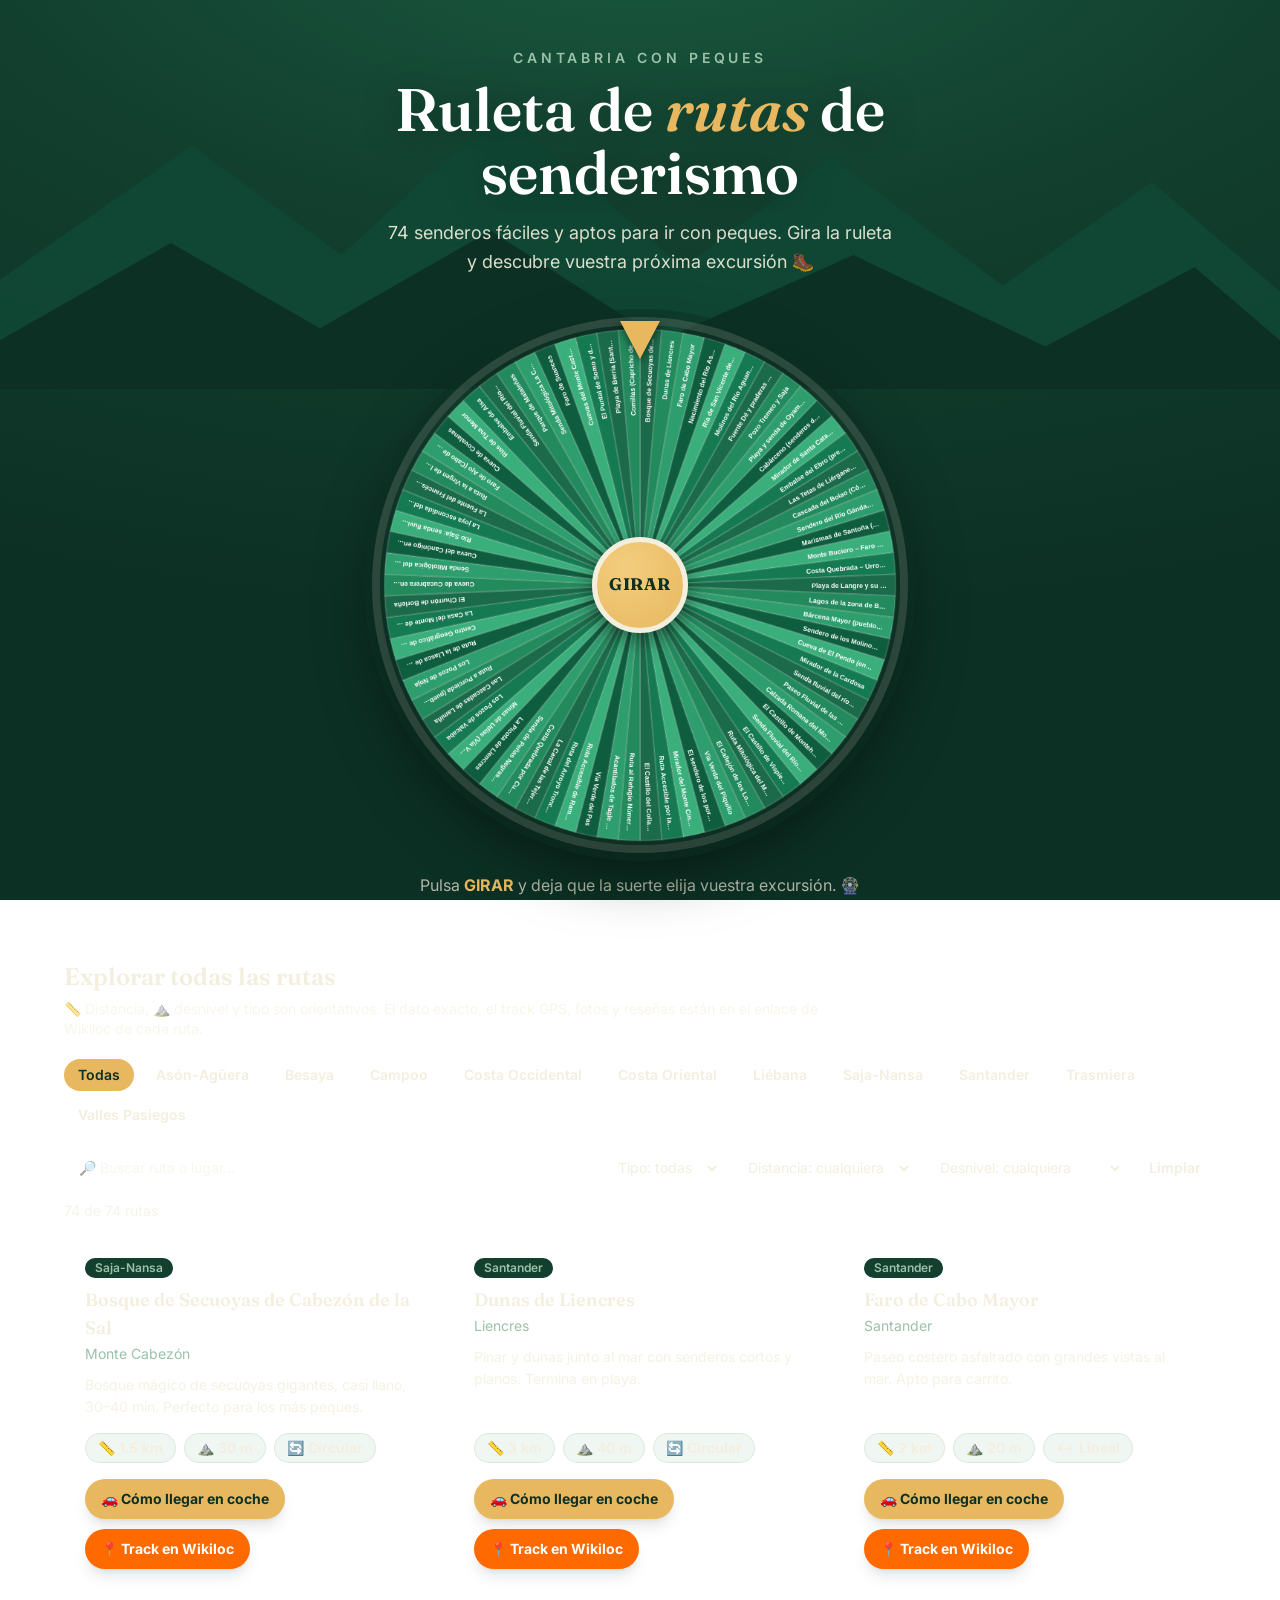
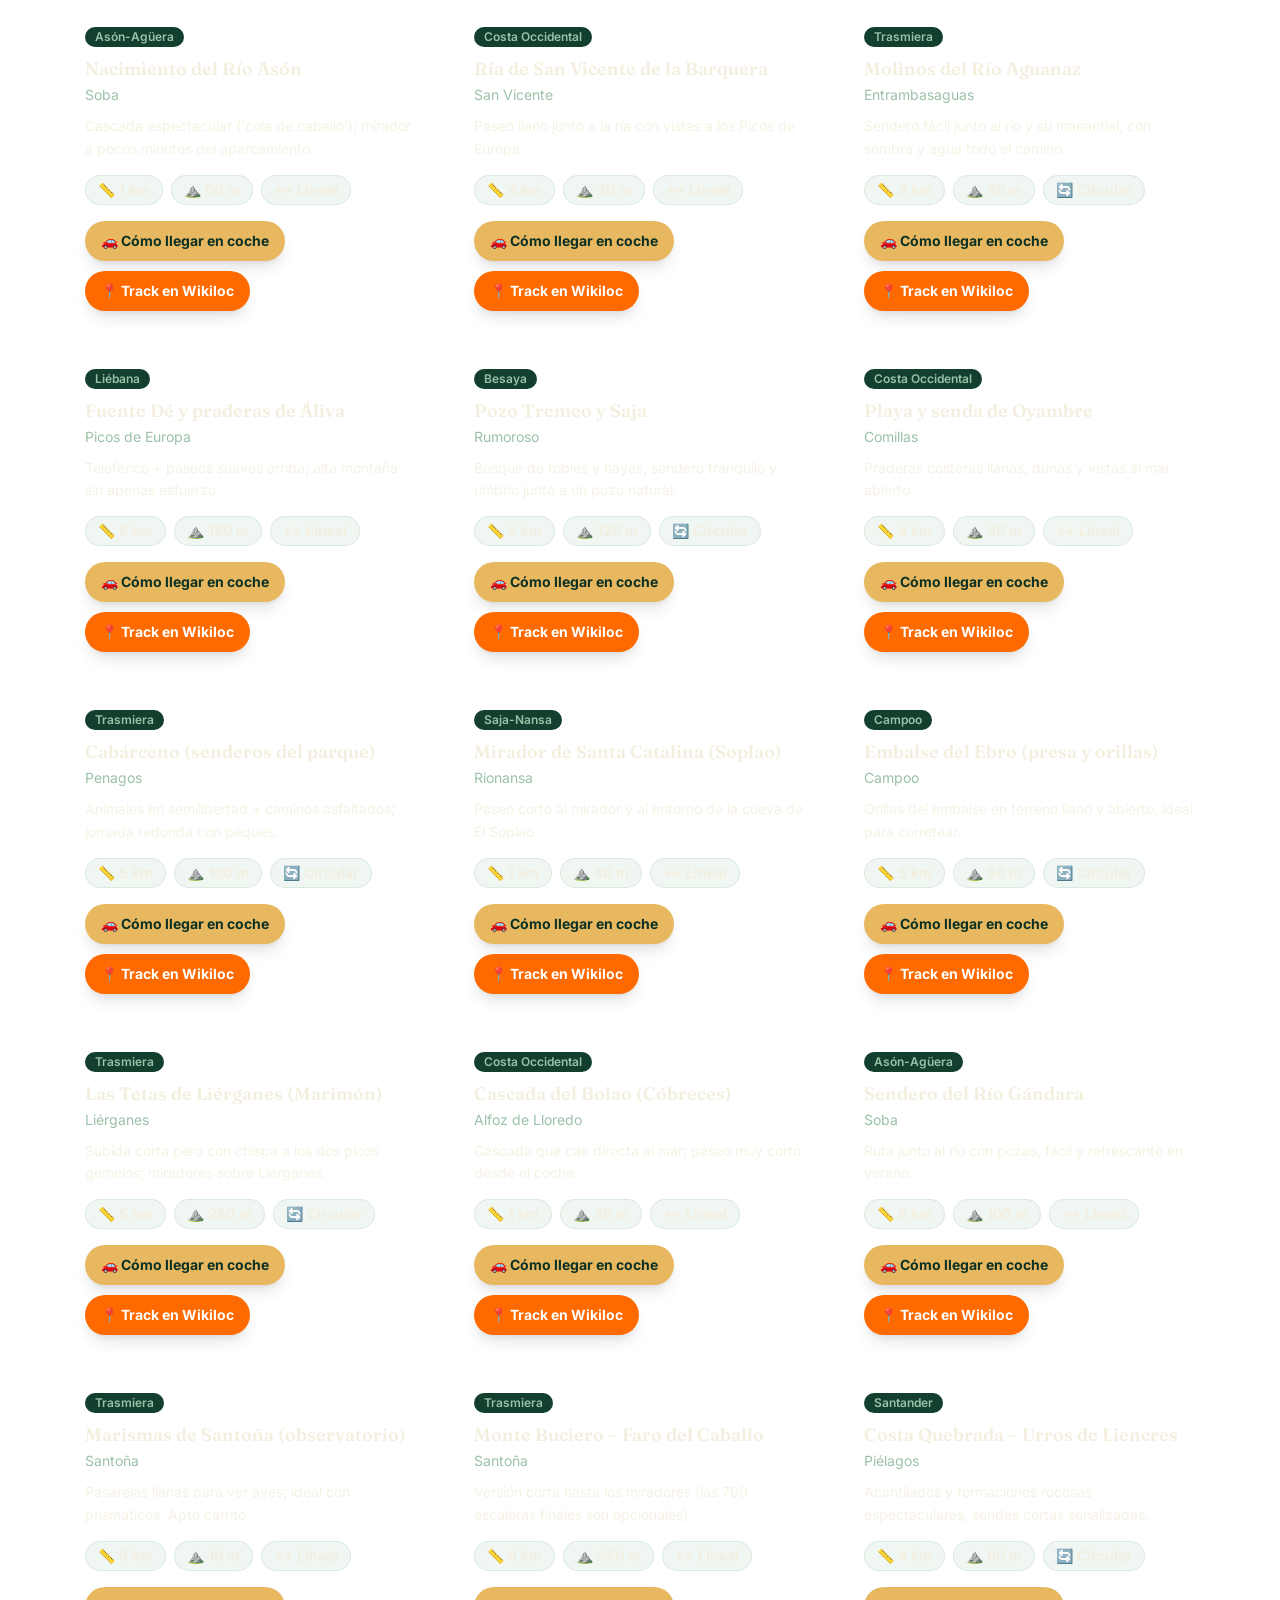
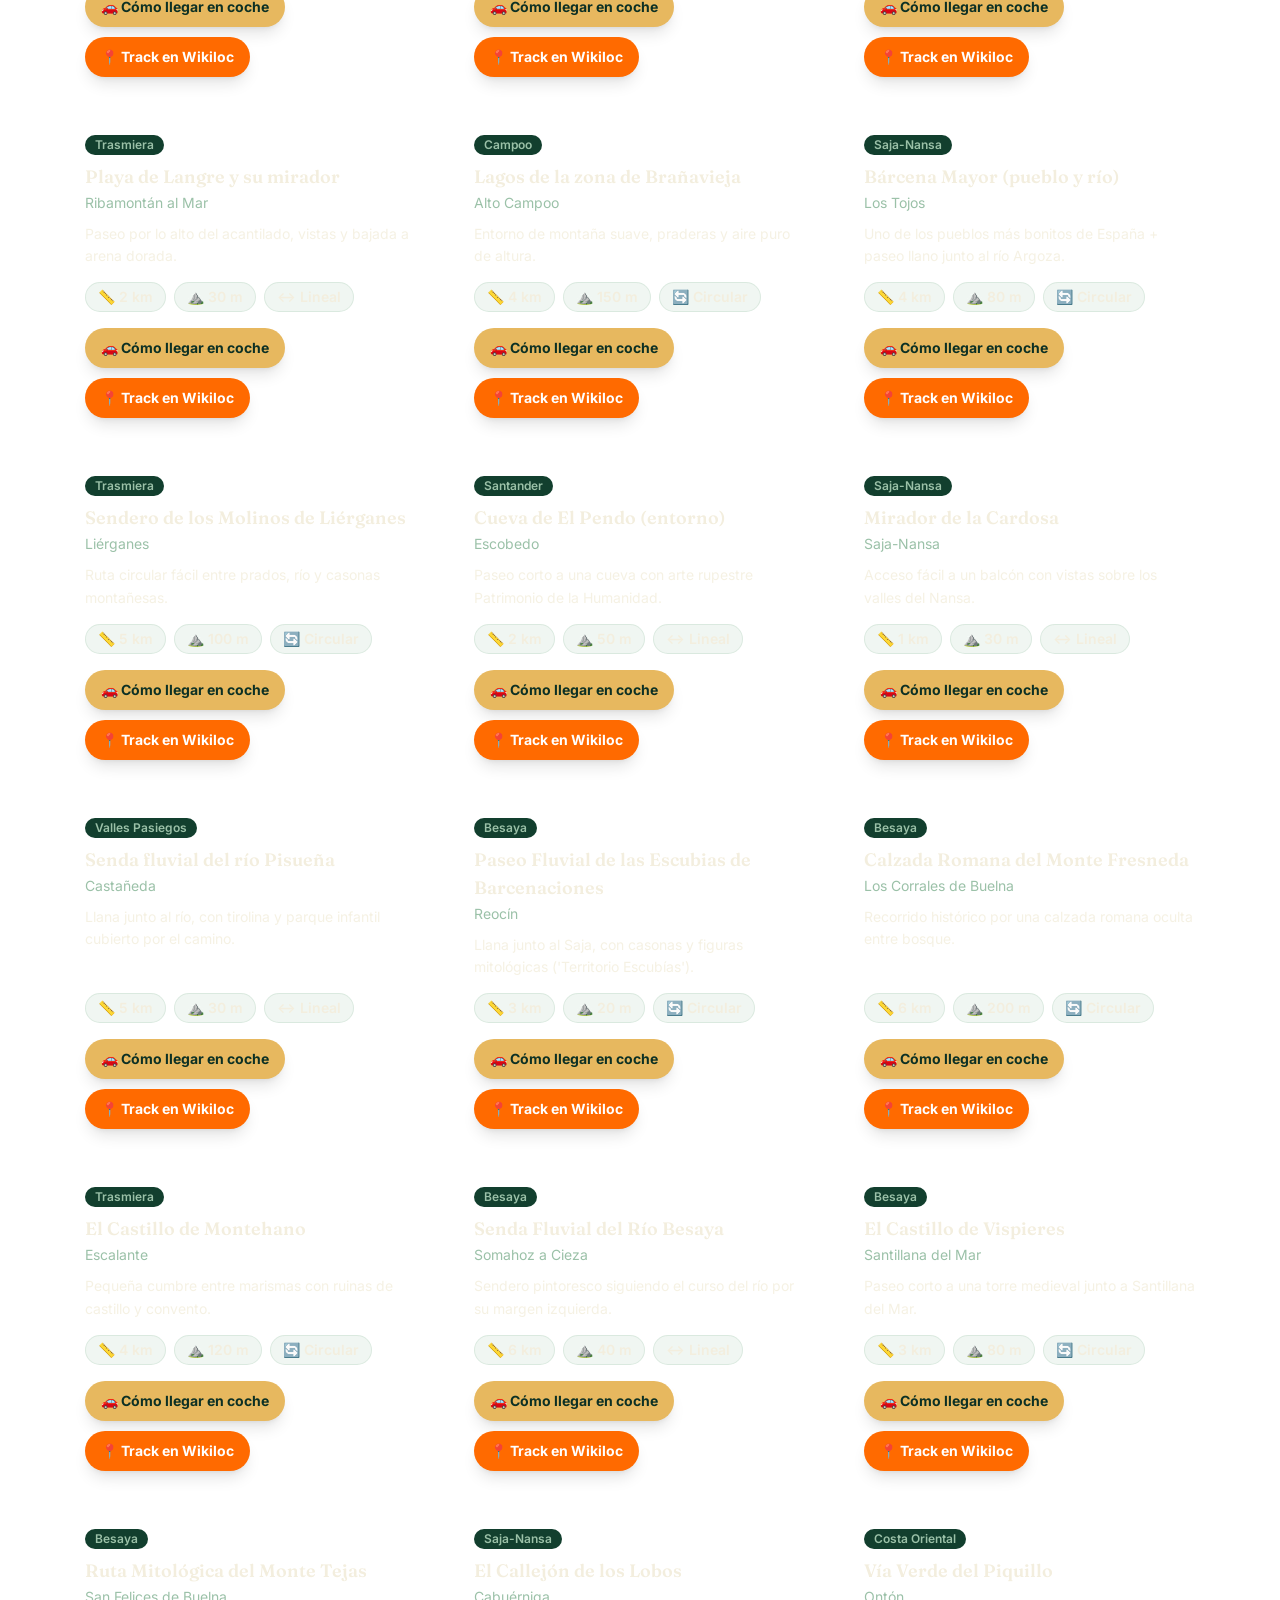
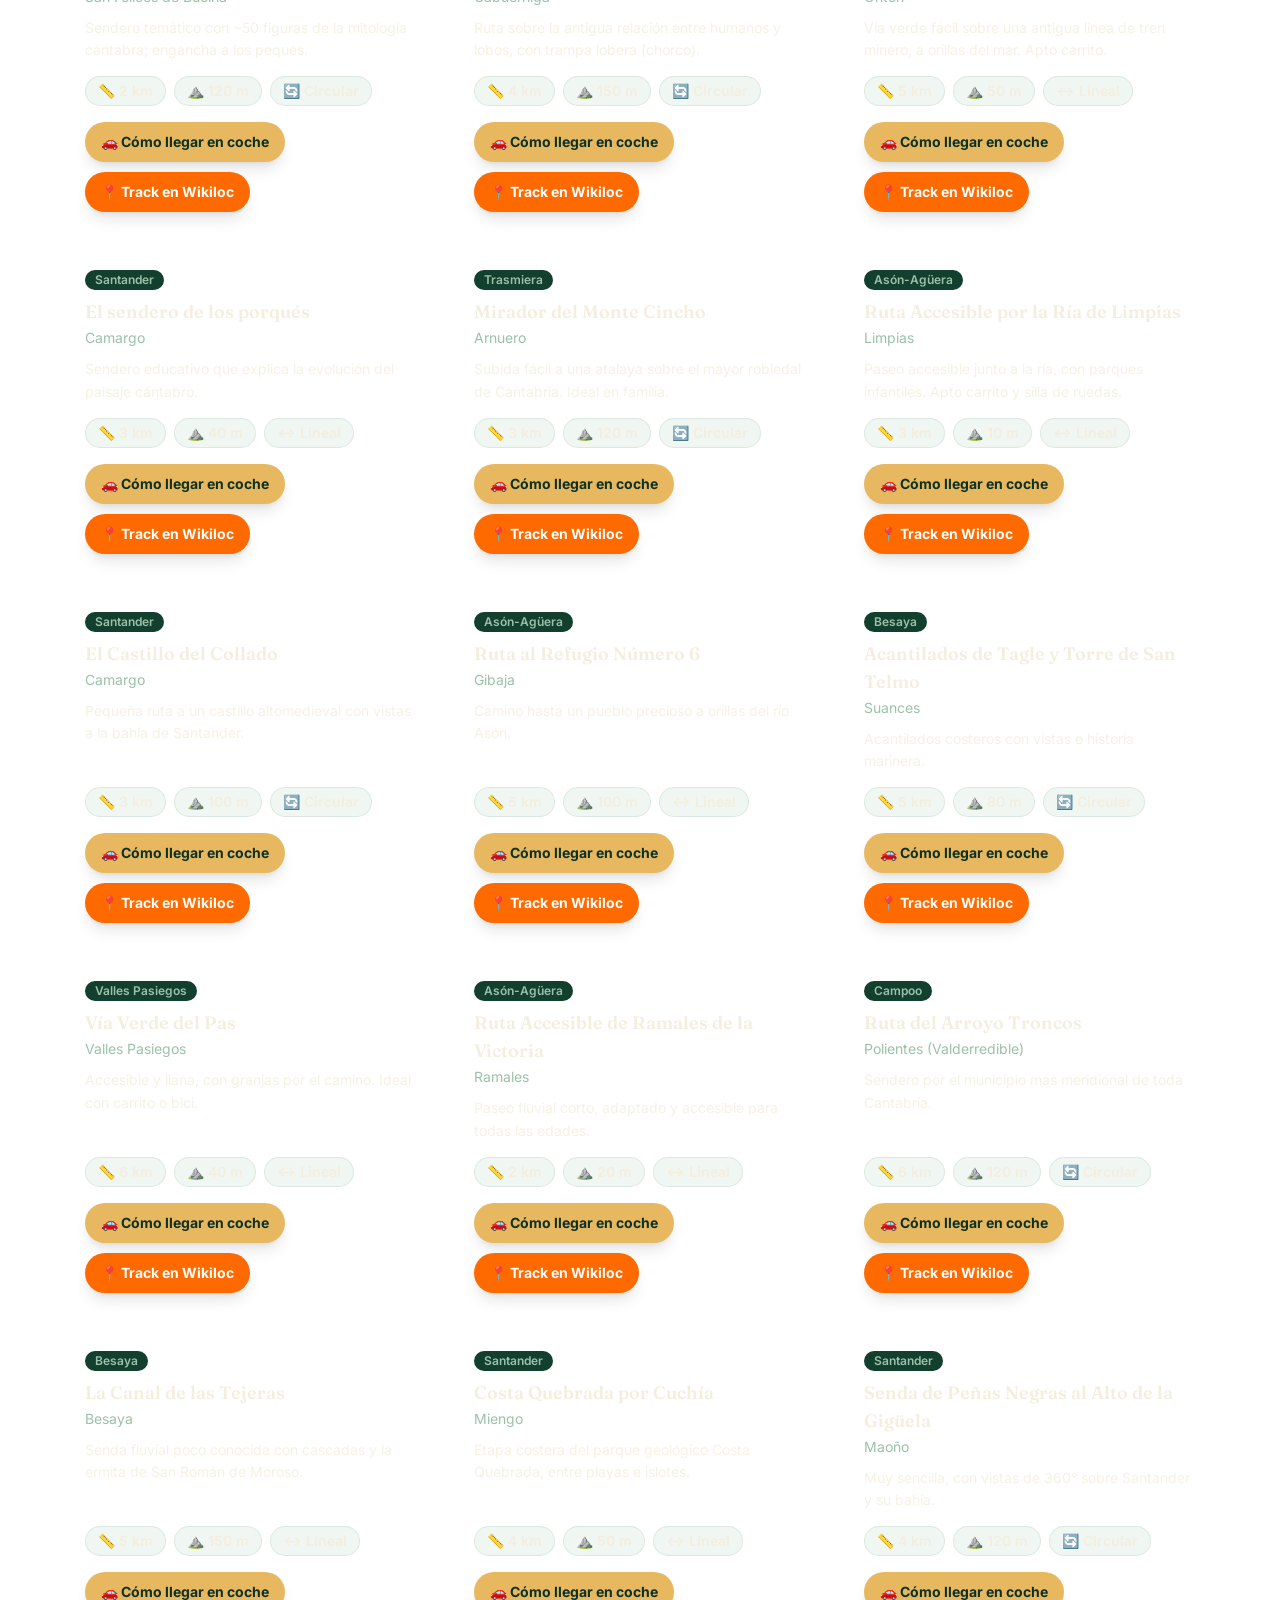
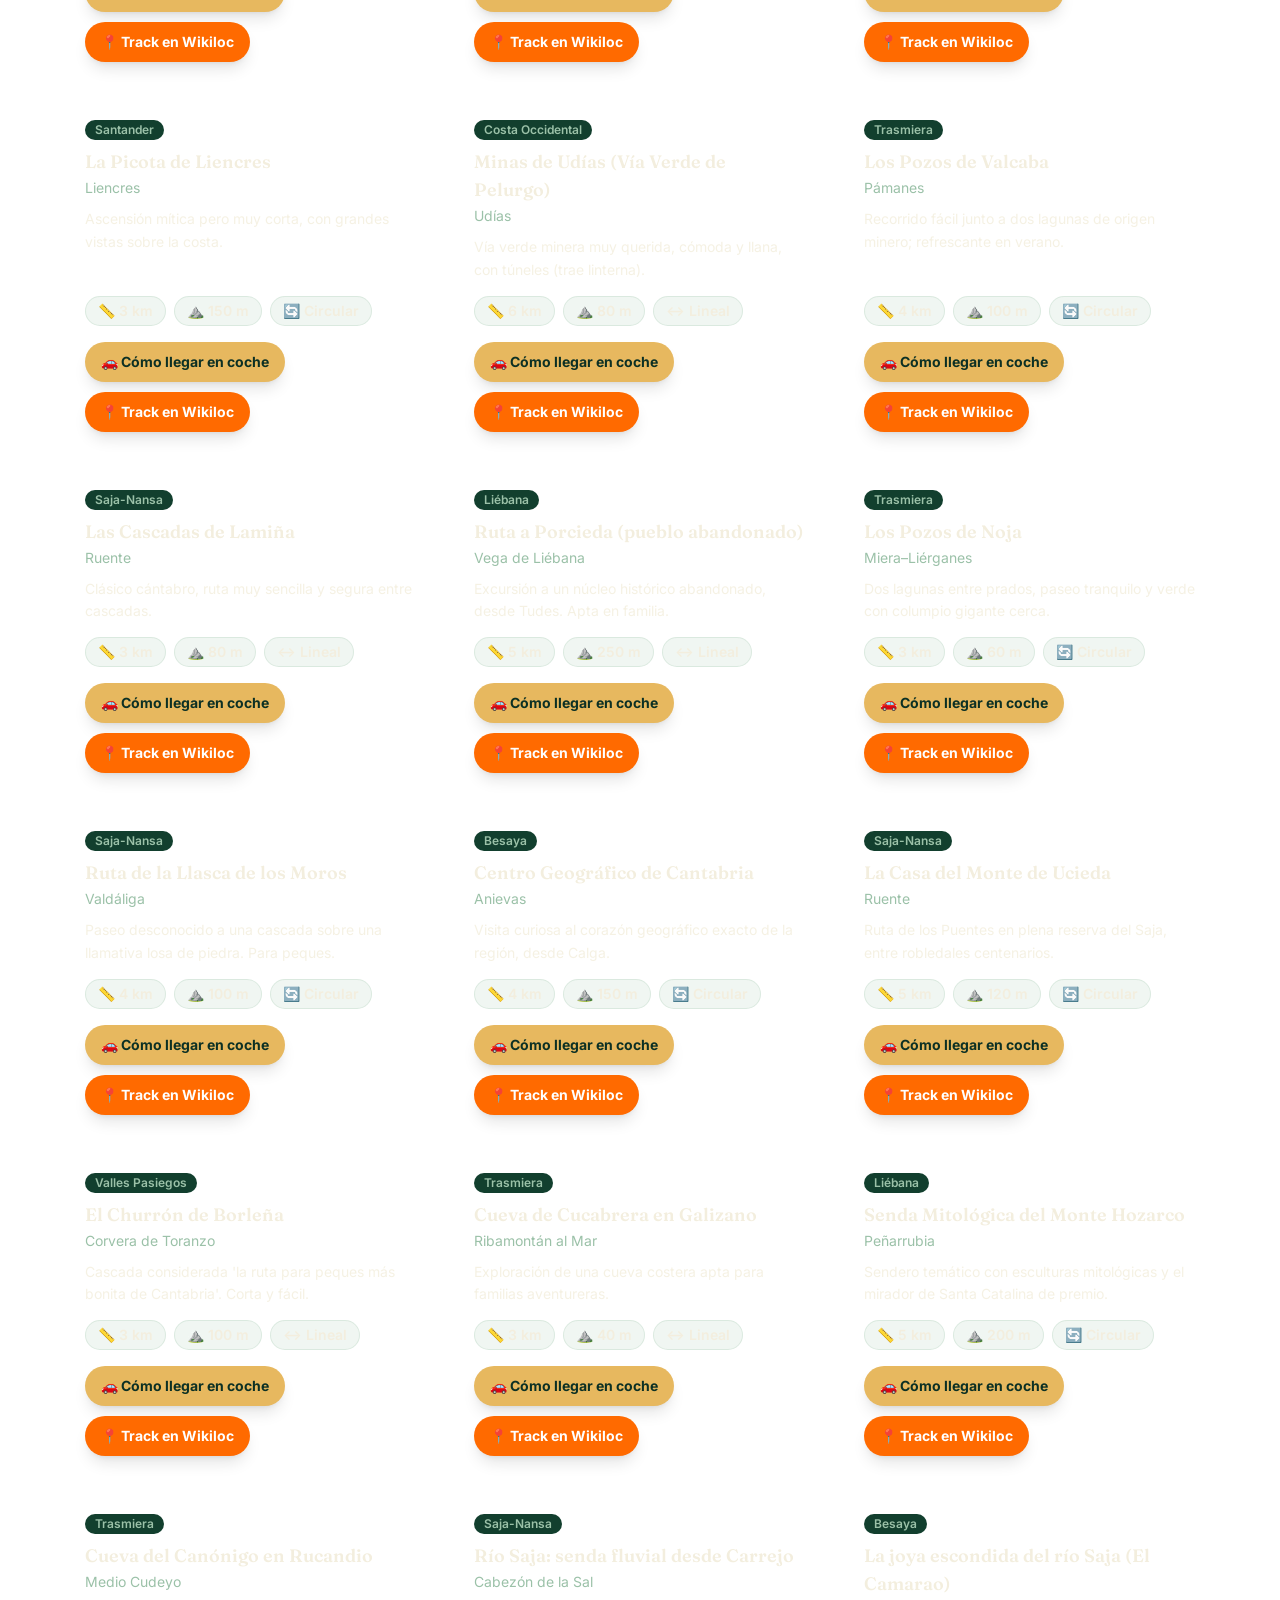
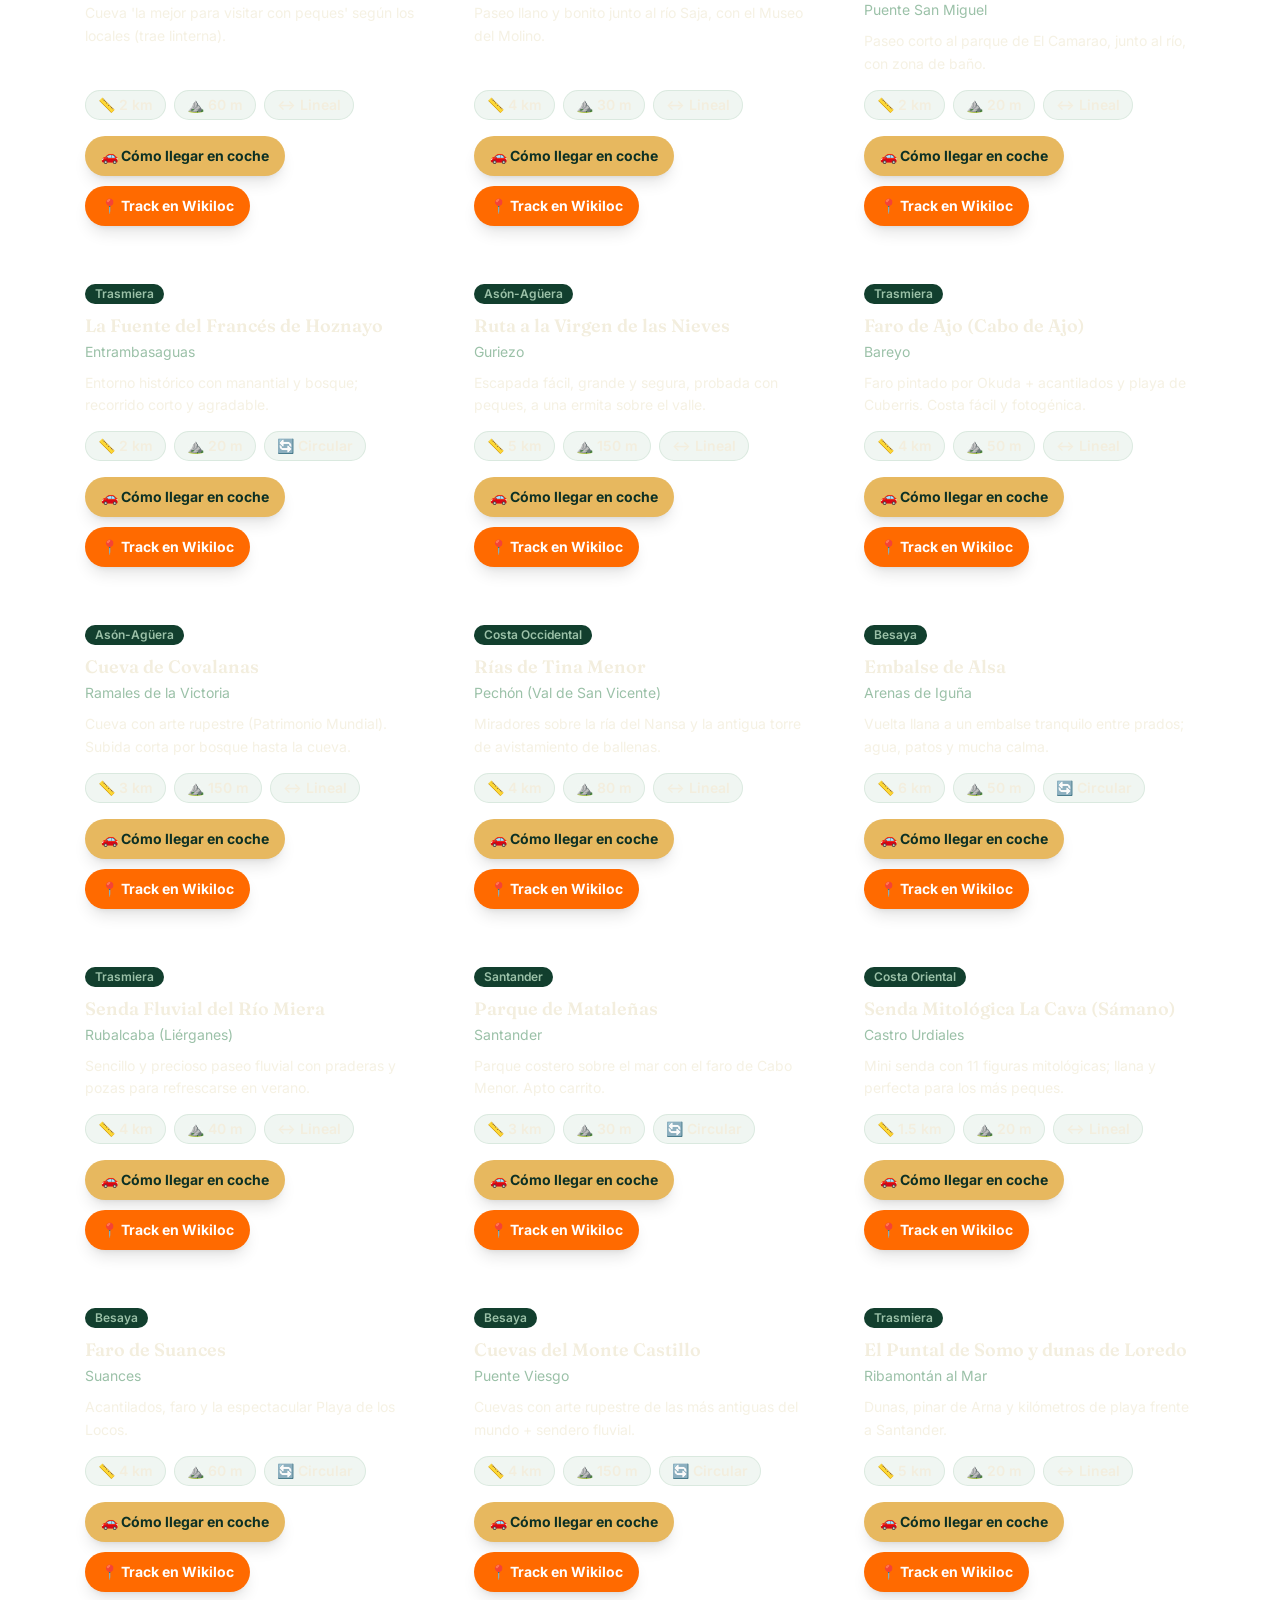
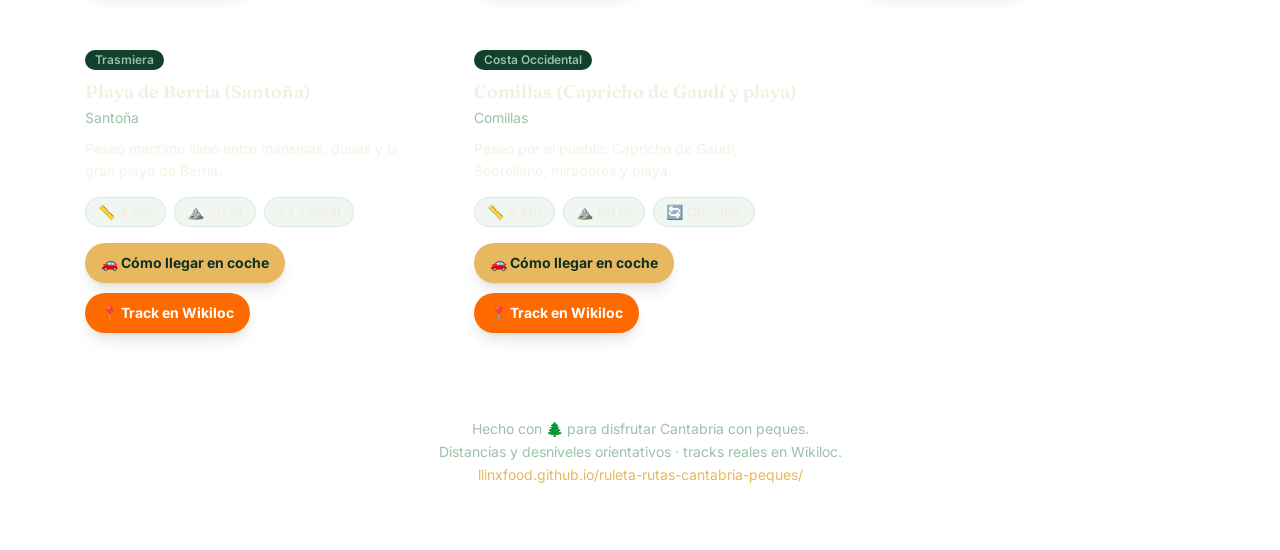
==== index.html @ 1cceb442 "Hero: 'Cantabria con peques', remove redundant badges; regen OG image" ====
<!DOCTYPE html>
<html lang="es">
<head>
  <meta charset="UTF-8" />
  <meta name="viewport" content="width=device-width, initial-scale=1.0" />
  <title>Ruleta de Rutas de Cantabria con peques 🥾 · senderos para peques</title>
  <meta name="description" content="70+ senderos fáciles de Cantabria aptos para peques. Gira la ruleta y descubre tu próxima excursión, con cómo llegar en coche y el track GPS en Wikiloc." />
  <meta name="theme-color" content="#0c3024" />

  <!-- Open Graph / LinkedIn / WhatsApp -->
  <meta property="og:type" content="website" />
  <meta property="og:url" content="https://llinxfood.github.io/ruleta-rutas-cantabria-peques/" />
  <meta property="og:title" content="Ruleta de Rutas de Cantabria con peques 🥾" />
  <meta property="og:description" content="70+ senderos fáciles aptos para peques. Gira la ruleta y descubre tu próxima excursión: con cómo llegar en coche y el track GPS en Wikiloc." />
  <meta property="og:image" content="https://llinxfood.github.io/ruleta-rutas-cantabria-peques/og-image.png" />
  <meta property="og:image:width" content="1200" />
  <meta property="og:image:height" content="630" />
  <meta property="og:locale" content="es_ES" />
  <meta name="twitter:card" content="summary_large_image" />
  <meta name="twitter:title" content="Ruleta de Rutas de Cantabria con peques 🥾" />
  <meta name="twitter:description" content="70+ senderos fáciles aptos para peques. Gira y a caminar." />
  <meta name="twitter:image" content="https://llinxfood.github.io/ruleta-rutas-cantabria-peques/og-image.png" />

  <link rel="preconnect" href="https://fonts.googleapis.com" />
  <link rel="preconnect" href="https://fonts.gstatic.com" crossorigin />
  <link href="https://fonts.googleapis.com/css2?family=Fraunces:ital,opsz,wght@0,9..144,500;0,9..144,600;0,9..144,700;1,9..144,600&family=Inter:wght@400;500;600;700&display=swap" rel="stylesheet" />
  <script type="module" crossorigin src="./assets/index-BQuQ5HzA.js"></script>
  <link rel="stylesheet" crossorigin href="./assets/index-CECtcUEI.css">
</head>
<body>
  <div id="root"></div>
</body>
</html>
---- assets/index-CECtcUEI.css ----
/*! tailwindcss v4.3.0 | MIT License | https://tailwindcss.com */@layer properties{@supports (((-webkit-hyphens:none)) and (not (margin-trim:inline))) or ((-moz-orient:inline) and (not (color:rgb(from red r g b)))){*,:before,:after,::backdrop{--tw-translate-x:0;--tw-translate-y:0;--tw-translate-z:0;--tw-rotate-x:initial;--tw-rotate-y:initial;--tw-rotate-z:initial;--tw-skew-x:initial;--tw-skew-y:initial;--tw-border-style:solid;--tw-leading:initial;--tw-font-weight:initial;--tw-tracking:initial;--tw-shadow:0 0 #0000;--tw-shadow-color:initial;--tw-shadow-alpha:100%;--tw-inset-shadow:0 0 #0000;--tw-inset-shadow-color:initial;--tw-inset-shadow-alpha:100%;--tw-ring-color:initial;--tw-ring-shadow:0 0 #0000;--tw-inset-ring-color:initial;--tw-inset-ring-shadow:0 0 #0000;--tw-ring-inset:initial;--tw-ring-offset-width:0px;--tw-ring-offset-color:#fff;--tw-ring-offset-shadow:0 0 #0000;--tw-blur:initial;--tw-brightness:initial;--tw-contrast:initial;--tw-grayscale:initial;--tw-hue-rotate:initial;--tw-invert:initial;--tw-opacity:initial;--tw-saturate:initial;--tw-sepia:initial;--tw-drop-shadow:initial;--tw-drop-shadow-color:initial;--tw-drop-shadow-alpha:100%;--tw-drop-shadow-size:initial;--tw-scale-x:1;--tw-scale-y:1;--tw-scale-z:1}}}@layer theme{:root,:host{--font-sans:"Inter", system-ui, -apple-system, sans-serif;--font-mono:ui-monospace, SFMono-Regular, Menlo, Monaco, Consolas, "Liberation Mono", "Courier New", monospace;--color-white:#fff;--spacing:.25rem;--container-md:28rem;--container-xl:36rem;--container-2xl:42rem;--container-3xl:48rem;--container-6xl:72rem;--text-xs:.75rem;--text-xs--line-height:calc(1 / .75);--text-sm:.875rem;--text-sm--line-height:calc(1.25 / .875);--text-base:1rem;--text-base--line-height: 1.5 ;--text-lg:1.125rem;--text-lg--line-height:calc(1.75 / 1.125);--text-2xl:1.5rem;--text-2xl--line-height:calc(2 / 1.5);--text-3xl:1.875rem;--text-3xl--line-height: 1.2 ;--text-4xl:2.25rem;--text-4xl--line-height:calc(2.5 / 2.25);--text-5xl:3rem;--text-5xl--line-height:1;--text-6xl:3.75rem;--text-6xl--line-height:1;--font-weight-semibold:600;--font-weight-bold:700;--leading-tight:1.25;--leading-relaxed:1.625;--radius-xl:.75rem;--radius-2xl:1rem;--radius-3xl:1.5rem;--default-transition-duration:.15s;--default-transition-timing-function:cubic-bezier(.4, 0, .2, 1);--default-font-family:var(--font-sans);--default-mono-font-family:var(--font-mono);--color-forest-deep:#0c3024;--color-forest:#123f2e;--color-salvia:#9bc1a8;--color-cream:#f3eede;--color-sand:#e7b85f;--color-sand-soft:#f3cd7e;--font-display:"Fraunces", Georgia, serif}}@layer base{*,:after,:before,::backdrop{box-sizing:border-box;border:0 solid;margin:0;padding:0}::file-selector-button{box-sizing:border-box;border:0 solid;margin:0;padding:0}html,:host{-webkit-text-size-adjust:100%;-moz-tab-size:4;tab-size:4;line-height:1.5;font-family:var(--default-font-family,ui-sans-serif, system-ui, sans-serif, "Apple Color Emoji", "Segoe UI Emoji", "Segoe UI Symbol", "Noto Color Emoji");font-feature-settings:var(--default-font-feature-settings,normal);font-variation-settings:var(--default-font-variation-settings,normal);-webkit-tap-highlight-color:transparent}hr{height:0;color:inherit;border-top-width:1px}abbr:where([title]){-webkit-text-decoration:underline dotted;text-decoration:underline dotted}h1,h2,h3,h4,h5,h6{font-size:inherit;font-weight:inherit}a{color:inherit;-webkit-text-decoration:inherit;text-decoration:inherit}b,strong{font-weight:bolder}code,kbd,samp,pre{font-family:var(--default-mono-font-family,ui-monospace, SFMono-Regular, Menlo, Monaco, Consolas, "Liberation Mono", "Courier New", monospace);font-feature-settings:var(--default-mono-font-feature-settings,normal);font-variation-settings:var(--default-mono-font-variation-settings,normal);font-size:1em}small{font-size:80%}sub,sup{vertical-align:baseline;font-size:75%;line-height:0;position:relative}sub{bottom:-.25em}sup{top:-.5em}table{text-indent:0;border-color:inherit;border-collapse:collapse}:-moz-focusring{outline:auto}progress{vertical-align:baseline}summary{display:list-item}ol,ul,menu{list-style:none}img,svg,video,canvas,audio,iframe,embed,object{vertical-align:middle;display:block}img,video{max-width:100%;height:auto}button,input,select,optgroup,textarea{font:inherit;font-feature-settings:inherit;font-variation-settings:inherit;letter-spacing:inherit;color:inherit;opacity:1;background-color:#0000;border-radius:0}::file-selector-button{font:inherit;font-feature-settings:inherit;font-variation-settings:inherit;letter-spacing:inherit;color:inherit;opacity:1;background-color:#0000;border-radius:0}:where(select:is([multiple],[size])) optgroup{font-weight:bolder}:where(select:is([multiple],[size])) optgroup option{padding-inline-start:20px}::file-selector-button{margin-inline-end:4px}::placeholder{opacity:1}@supports (not ((-webkit-appearance:-apple-pay-button))) or (contain-intrinsic-size:1px){::placeholder{color:currentColor}@supports (color:color-mix(in lab,red,red)){::placeholder{color:color-mix(in oklab,currentcolor 50%,transparent)}}}textarea{resize:vertical}::-webkit-search-decoration{-webkit-appearance:none}::-webkit-date-and-time-value{min-height:1lh;text-align:inherit}::-webkit-datetime-edit{display:inline-flex}::-webkit-datetime-edit-fields-wrapper{padding:0}::-webkit-datetime-edit{padding-block:0}::-webkit-datetime-edit-year-field{padding-block:0}::-webkit-datetime-edit-month-field{padding-block:0}::-webkit-datetime-edit-day-field{padding-block:0}::-webkit-datetime-edit-hour-field{padding-block:0}::-webkit-datetime-edit-minute-field{padding-block:0}::-webkit-datetime-edit-second-field{padding-block:0}::-webkit-datetime-edit-millisecond-field{padding-block:0}::-webkit-datetime-edit-meridiem-field{padding-block:0}::-webkit-calendar-picker-indicator{line-height:1}:-moz-ui-invalid{box-shadow:none}button,input:where([type=button],[type=reset],[type=submit]){-webkit-appearance:button;-moz-appearance:button;appearance:button}::file-selector-button{-webkit-appearance:button;-moz-appearance:button;appearance:button}::-webkit-inner-spin-button{height:auto}::-webkit-outer-spin-button{height:auto}[hidden]:where(:not([hidden=until-found])){display:none!important}}@layer components;@layer utilities{.pointer-events-none{pointer-events:none}.absolute{position:absolute}.relative{position:relative}.inset-0{inset:calc(var(--spacing) * 0)}.-top-1{top:calc(var(--spacing) * -1)}.top-1\/2{top:50%}.left-1\/2{left:50%}.z-10{z-index:10}.z-20{z-index:20}.-mx-4{margin-inline:calc(var(--spacing) * -4)}.mx-auto{margin-inline:auto}.-mt-16{margin-top:calc(var(--spacing) * -16)}.mt-0\.5{margin-top:calc(var(--spacing) * .5)}.mt-1\.5{margin-top:calc(var(--spacing) * 1.5)}.mt-2\.5{margin-top:calc(var(--spacing) * 2.5)}.mt-3{margin-top:calc(var(--spacing) * 3)}.mt-3\.5{margin-top:calc(var(--spacing) * 3.5)}.mt-4{margin-top:calc(var(--spacing) * 4)}.mt-5{margin-top:calc(var(--spacing) * 5)}.mt-6{margin-top:calc(var(--spacing) * 6)}.mt-7{margin-top:calc(var(--spacing) * 7)}.mt-16{margin-top:calc(var(--spacing) * 16)}.mb-2{margin-bottom:calc(var(--spacing) * 2)}.mb-2\.5{margin-bottom:calc(var(--spacing) * 2.5)}.flex{display:flex}.grid{display:grid}.inline-flex{display:inline-flex}.h-full{height:100%}.min-h-screen{min-height:100vh}.w-full{width:100%}.w-screen{width:100vw}.max-w-2xl{max-width:var(--container-2xl)}.max-w-3xl{max-width:var(--container-3xl)}.max-w-6xl{max-width:var(--container-6xl)}.max-w-\[16ch\]{max-width:16ch}.max-w-\[46ch\]{max-width:46ch}.max-w-md{max-width:var(--container-md)}.max-w-xl{max-width:var(--container-xl)}.min-w-\[180px\]{min-width:180px}.flex-1{flex:1}.-translate-x-1\/2{--tw-translate-x: -50% ;translate:var(--tw-translate-x) var(--tw-translate-y)}.-translate-y-1\/2{--tw-translate-y: -50% ;translate:var(--tw-translate-x) var(--tw-translate-y)}.transform{transform:var(--tw-rotate-x,) var(--tw-rotate-y,) var(--tw-rotate-z,) var(--tw-skew-x,) var(--tw-skew-y,)}.grid-cols-1{grid-template-columns:repeat(1,minmax(0,1fr))}.flex-col{flex-direction:column}.flex-wrap{flex-wrap:wrap}.place-items-center{place-items:center}.items-center{align-items:center}.justify-center{justify-content:center}.gap-1\.5{gap:calc(var(--spacing) * 1.5)}.gap-2{gap:calc(var(--spacing) * 2)}.gap-2\.5{gap:calc(var(--spacing) * 2.5)}.gap-4{gap:calc(var(--spacing) * 4)}.overflow-hidden{overflow:hidden}.rounded-2xl{border-radius:var(--radius-2xl)}.rounded-3xl{border-radius:var(--radius-3xl)}.rounded-full{border-radius:3.40282e38px}.rounded-xl{border-radius:var(--radius-xl)}.border{border-style:var(--tw-border-style);border-width:1px}.border-salvia\/25{border-color:#9bc1a840}@supports (color:color-mix(in lab,red,red)){.border-salvia\/25{border-color:color-mix(in oklab,var(--color-salvia) 25%,transparent)}}.border-white\/10{border-color:#ffffff1a}@supports (color:color-mix(in lab,red,red)){.border-white\/10{border-color:color-mix(in oklab,var(--color-white) 10%,transparent)}}.border-white\/18{border-color:#ffffff2e}@supports (color:color-mix(in lab,red,red)){.border-white\/18{border-color:color-mix(in oklab,var(--color-white) 18%,transparent)}}.bg-forest{background-color:var(--color-forest)}.bg-salvia\/15{background-color:#9bc1a826}@supports (color:color-mix(in lab,red,red)){.bg-salvia\/15{background-color:color-mix(in oklab,var(--color-salvia) 15%,transparent)}}.bg-sand{background-color:var(--color-sand)}.bg-white\/8{background-color:#ffffff14}@supports (color:color-mix(in lab,red,red)){.bg-white\/8{background-color:color-mix(in oklab,var(--color-white) 8%,transparent)}}.bg-white\/\[0\.05\]{background-color:#ffffff0d}@supports (color:color-mix(in lab,red,red)){.bg-white\/\[0\.05\]{background-color:color-mix(in oklab,var(--color-white) 5%,transparent)}}.bg-white\/\[0\.06\]{background-color:#ffffff0f}@supports (color:color-mix(in lab,red,red)){.bg-white\/\[0\.06\]{background-color:color-mix(in oklab,var(--color-white) 6%,transparent)}}.p-5{padding:calc(var(--spacing) * 5)}.p-7{padding:calc(var(--spacing) * 7)}.px-2\.5{padding-inline:calc(var(--spacing) * 2.5)}.px-3{padding-inline:calc(var(--spacing) * 3)}.px-3\.5{padding-inline:calc(var(--spacing) * 3.5)}.px-4{padding-inline:calc(var(--spacing) * 4)}.py-0\.5{padding-block:calc(var(--spacing) * .5)}.py-1{padding-block:calc(var(--spacing) * 1)}.py-1\.5{padding-block:calc(var(--spacing) * 1.5)}.py-2\.5{padding-block:calc(var(--spacing) * 2.5)}.pt-12{padding-top:calc(var(--spacing) * 12)}.pb-16{padding-bottom:calc(var(--spacing) * 16)}.pb-28{padding-bottom:calc(var(--spacing) * 28)}.text-center{text-align:center}.font-display{font-family:var(--font-display)}.text-2xl{font-size:var(--text-2xl);line-height:var(--tw-leading,var(--text-2xl--line-height))}.text-3xl{font-size:var(--text-3xl);line-height:var(--tw-leading,var(--text-3xl--line-height))}.text-4xl{font-size:var(--text-4xl);line-height:var(--tw-leading,var(--text-4xl--line-height))}.text-base{font-size:var(--text-base);line-height:var(--tw-leading,var(--text-base--line-height))}.text-lg{font-size:var(--text-lg);line-height:var(--tw-leading,var(--text-lg--line-height))}.text-sm{font-size:var(--text-sm);line-height:var(--tw-leading,var(--text-sm--line-height))}.text-xs{font-size:var(--text-xs);line-height:var(--tw-leading,var(--text-xs--line-height))}.leading-\[1\.05\]{--tw-leading:1.05;line-height:1.05}.leading-relaxed{--tw-leading:var(--leading-relaxed);line-height:var(--leading-relaxed)}.leading-tight{--tw-leading:var(--leading-tight);line-height:var(--leading-tight)}.font-bold{--tw-font-weight:var(--font-weight-bold);font-weight:var(--font-weight-bold)}.font-semibold{--tw-font-weight:var(--font-weight-semibold);font-weight:var(--font-weight-semibold)}.tracking-\[0\.18em\]{--tw-tracking:.18em;letter-spacing:.18em}.tracking-\[0\.28em\]{--tw-tracking:.28em;letter-spacing:.28em}.text-cream{color:var(--color-cream)}.text-cream\/60{color:#f3eede99}@supports (color:color-mix(in lab,red,red)){.text-cream\/60{color:color-mix(in oklab,var(--color-cream) 60%,transparent)}}.text-cream\/70{color:#f3eedeb3}@supports (color:color-mix(in lab,red,red)){.text-cream\/70{color:color-mix(in oklab,var(--color-cream) 70%,transparent)}}.text-cream\/85{color:#f3eeded9}@supports (color:color-mix(in lab,red,red)){.text-cream\/85{color:color-mix(in oklab,var(--color-cream) 85%,transparent)}}.text-cream\/90{color:#f3eedee6}@supports (color:color-mix(in lab,red,red)){.text-cream\/90{color:color-mix(in oklab,var(--color-cream) 90%,transparent)}}.text-forest-deep{color:var(--color-forest-deep)}.text-salvia{color:var(--color-salvia)}.text-salvia\/80{color:#9bc1a8cc}@supports (color:color-mix(in lab,red,red)){.text-salvia\/80{color:color-mix(in oklab,var(--color-salvia) 80%,transparent)}}.text-sand{color:var(--color-sand)}.text-white{color:var(--color-white)}.uppercase{text-transform:uppercase}.italic{font-style:italic}.opacity-90{opacity:.9}.shadow-lg{--tw-shadow:0 10px 15px -3px var(--tw-shadow-color,#0000001a), 0 4px 6px -4px var(--tw-shadow-color,#0000001a);box-shadow:var(--tw-inset-shadow),var(--tw-inset-ring-shadow),var(--tw-ring-offset-shadow),var(--tw-ring-shadow),var(--tw-shadow)}.drop-shadow-\[0_2px_18px_rgba\(0\,0\,0\,0\.35\)\]{--tw-drop-shadow-size:drop-shadow(0 2px 18px var(--tw-drop-shadow-color,#00000059));--tw-drop-shadow:var(--tw-drop-shadow-size);filter:var(--tw-blur,) var(--tw-brightness,) var(--tw-contrast,) var(--tw-grayscale,) var(--tw-hue-rotate,) var(--tw-invert,) var(--tw-saturate,) var(--tw-sepia,) var(--tw-drop-shadow,)}.filter{filter:var(--tw-blur,) var(--tw-brightness,) var(--tw-contrast,) var(--tw-grayscale,) var(--tw-hue-rotate,) var(--tw-invert,) var(--tw-saturate,) var(--tw-sepia,) var(--tw-drop-shadow,)}.transition{transition-property:color,background-color,border-color,outline-color,text-decoration-color,fill,stroke,--tw-gradient-from,--tw-gradient-via,--tw-gradient-to,opacity,box-shadow,transform,translate,scale,rotate,filter,-webkit-backdrop-filter,backdrop-filter,display,content-visibility,overlay,pointer-events;transition-timing-function:var(--tw-ease,var(--default-transition-timing-function));transition-duration:var(--tw-duration,var(--default-transition-duration))}.outline-none{--tw-outline-style:none;outline-style:none}.placeholder\:text-cream\/55::placeholder{color:#f3eede8c}@supports (color:color-mix(in lab,red,red)){.placeholder\:text-cream\/55::placeholder{color:color-mix(in oklab,var(--color-cream) 55%,transparent)}}@media(hover:hover){.hover\:-translate-y-0\.5:hover{--tw-translate-y:calc(var(--spacing) * -.5);translate:var(--tw-translate-x) var(--tw-translate-y)}.hover\:border-sand\/40:hover{border-color:#e7b85f66}@supports (color:color-mix(in lab,red,red)){.hover\:border-sand\/40:hover{border-color:color-mix(in oklab,var(--color-sand) 40%,transparent)}}.hover\:bg-white\/15:hover{background-color:#ffffff26}@supports (color:color-mix(in lab,red,red)){.hover\:bg-white\/15:hover{background-color:color-mix(in oklab,var(--color-white) 15%,transparent)}}.hover\:bg-white\/18:hover{background-color:#ffffff2e}@supports (color:color-mix(in lab,red,red)){.hover\:bg-white\/18:hover{background-color:color-mix(in oklab,var(--color-white) 18%,transparent)}}.hover\:bg-white\/\[0\.08\]:hover{background-color:#ffffff14}@supports (color:color-mix(in lab,red,red)){.hover\:bg-white\/\[0\.08\]:hover{background-color:color-mix(in oklab,var(--color-white) 8%,transparent)}}.hover\:brightness-105:hover{--tw-brightness:brightness(105%);filter:var(--tw-blur,) var(--tw-brightness,) var(--tw-contrast,) var(--tw-grayscale,) var(--tw-hue-rotate,) var(--tw-invert,) var(--tw-saturate,) var(--tw-sepia,) var(--tw-drop-shadow,)}}.focus\:border-sand\/50:focus{border-color:#e7b85f80}@supports (color:color-mix(in lab,red,red)){.focus\:border-sand\/50:focus{border-color:color-mix(in oklab,var(--color-sand) 50%,transparent)}}.active\:scale-95:active{--tw-scale-x:95%;--tw-scale-y:95%;--tw-scale-z:95%;scale:var(--tw-scale-x) var(--tw-scale-y)}.disabled\:brightness-90:disabled{--tw-brightness:brightness(90%);filter:var(--tw-blur,) var(--tw-brightness,) var(--tw-contrast,) var(--tw-grayscale,) var(--tw-hue-rotate,) var(--tw-invert,) var(--tw-saturate,) var(--tw-sepia,) var(--tw-drop-shadow,)}.disabled\:grayscale:disabled{--tw-grayscale:grayscale(100%);filter:var(--tw-blur,) var(--tw-brightness,) var(--tw-contrast,) var(--tw-grayscale,) var(--tw-hue-rotate,) var(--tw-invert,) var(--tw-saturate,) var(--tw-sepia,) var(--tw-drop-shadow,)}@media(min-width:40rem){.sm\:grid-cols-2{grid-template-columns:repeat(2,minmax(0,1fr))}.sm\:text-4xl{font-size:var(--text-4xl);line-height:var(--tw-leading,var(--text-4xl--line-height))}.sm\:text-5xl{font-size:var(--text-5xl);line-height:var(--tw-leading,var(--text-5xl--line-height))}.sm\:text-lg{font-size:var(--text-lg);line-height:var(--tw-leading,var(--text-lg--line-height))}}@media(min-width:48rem){.md\:text-6xl{font-size:var(--text-6xl);line-height:var(--tw-leading,var(--text-6xl--line-height))}}@media(min-width:64rem){.lg\:grid-cols-3{grid-template-columns:repeat(3,minmax(0,1fr))}}.\[\&\>option\]\:bg-forest>option{background-color:var(--color-forest)}.\[\&\>option\]\:text-cream>option{color:var(--color-cream)}}html{scroll-behavior:smooth}body{font-family:var(--font-sans);color:var(--color-cream);background:radial-gradient(120% 80% at 50% -10%,#1a5a40 0%,var(--color-forest) 45%,var(--color-forest-deep) 100%);background-attachment:fixed;min-height:100vh;margin:0}.mountains{background-image:url("data:image/svg+xml,%3Csvg xmlns='http://www.w3.org/2000/svg' viewBox='0 0 1200 320' preserveAspectRatio='none'%3E%3Cpath d='M0 230 L180 120 L320 210 L470 90 L640 220 L780 130 L940 235 L1080 150 L1200 240 L1200 320 L0 320 Z' fill='%23104835'/%3E%3Cpath d='M0 280 L160 200 L300 270 L460 190 L620 280 L800 210 L980 285 L1120 220 L1200 280 L1200 320 L0 320 Z' fill='%230c3024'/%3E%3C/svg%3E");background-position:bottom;background-repeat:no-repeat;background-size:100%}.wheel-spin{transition:transform 6s cubic-bezier(.17,.67,.12,.99)}@keyframes fade-up{0%{opacity:0;transform:translateY(10px)}to{opacity:1;transform:translateY(0)}}.animate-fade-up{animation:.4s both fade-up}@property --tw-translate-x{syntax:"*";inherits:false;initial-value:0}@property --tw-translate-y{syntax:"*";inherits:false;initial-value:0}@property --tw-translate-z{syntax:"*";inherits:false;initial-value:0}@property --tw-rotate-x{syntax:"*";inherits:false}@property --tw-rotate-y{syntax:"*";inherits:false}@property --tw-rotate-z{syntax:"*";inherits:false}@property --tw-skew-x{syntax:"*";inherits:false}@property --tw-skew-y{syntax:"*";inherits:false}@property --tw-border-style{syntax:"*";inherits:false;initial-value:solid}@property --tw-leading{syntax:"*";inherits:false}@property --tw-font-weight{syntax:"*";inherits:false}@property --tw-tracking{syntax:"*";inherits:false}@property --tw-shadow{syntax:"*";inherits:false;initial-value:0 0 #0000}@property --tw-shadow-color{syntax:"*";inherits:false}@property --tw-shadow-alpha{syntax:"<percentage>";inherits:false;initial-value:100%}@property --tw-inset-shadow{syntax:"*";inherits:false;initial-value:0 0 #0000}@property --tw-inset-shadow-color{syntax:"*";inherits:false}@property --tw-inset-shadow-alpha{syntax:"<percentage>";inherits:false;initial-value:100%}@property --tw-ring-color{syntax:"*";inherits:false}@property --tw-ring-shadow{syntax:"*";inherits:false;initial-value:0 0 #0000}@property --tw-inset-ring-color{syntax:"*";inherits:false}@property --tw-inset-ring-shadow{syntax:"*";inherits:false;initial-value:0 0 #0000}@property --tw-ring-inset{syntax:"*";inherits:false}@property --tw-ring-offset-width{syntax:"<length>";inherits:false;initial-value:0}@property --tw-ring-offset-color{syntax:"*";inherits:false;initial-value:#fff}@property --tw-ring-offset-shadow{syntax:"*";inherits:false;initial-value:0 0 #0000}@property --tw-blur{syntax:"*";inherits:false}@property --tw-brightness{syntax:"*";inherits:false}@property --tw-contrast{syntax:"*";inherits:false}@property --tw-grayscale{syntax:"*";inherits:false}@property --tw-hue-rotate{syntax:"*";inherits:false}@property --tw-invert{syntax:"*";inherits:false}@property --tw-opacity{syntax:"*";inherits:false}@property --tw-saturate{syntax:"*";inherits:false}@property --tw-sepia{syntax:"*";inherits:false}@property --tw-drop-shadow{syntax:"*";inherits:false}@property --tw-drop-shadow-color{syntax:"*";inherits:false}@property --tw-drop-shadow-alpha{syntax:"<percentage>";inherits:false;initial-value:100%}@property --tw-drop-shadow-size{syntax:"*";inherits:false}@property --tw-scale-x{syntax:"*";inherits:false;initial-value:1}@property --tw-scale-y{syntax:"*";inherits:false;initial-value:1}@property --tw-scale-z{syntax:"*";inherits:false;initial-value:1}
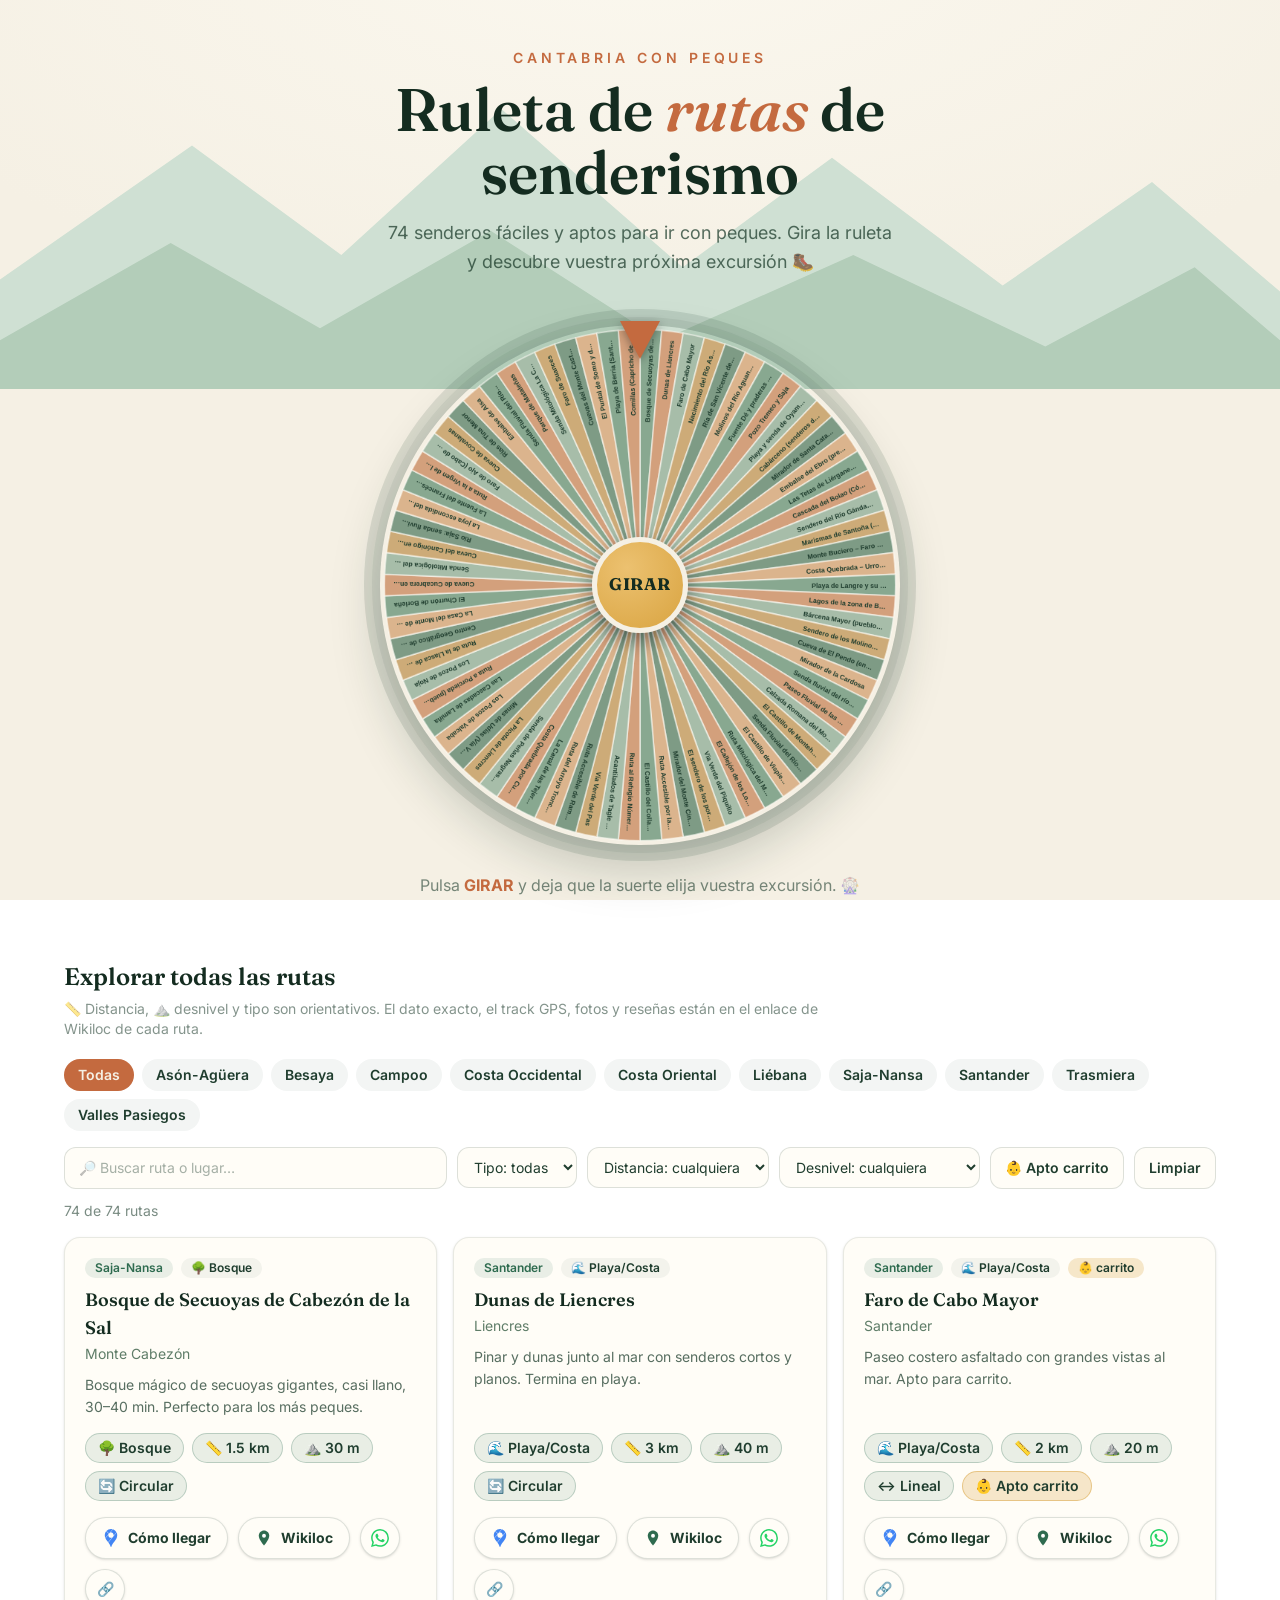
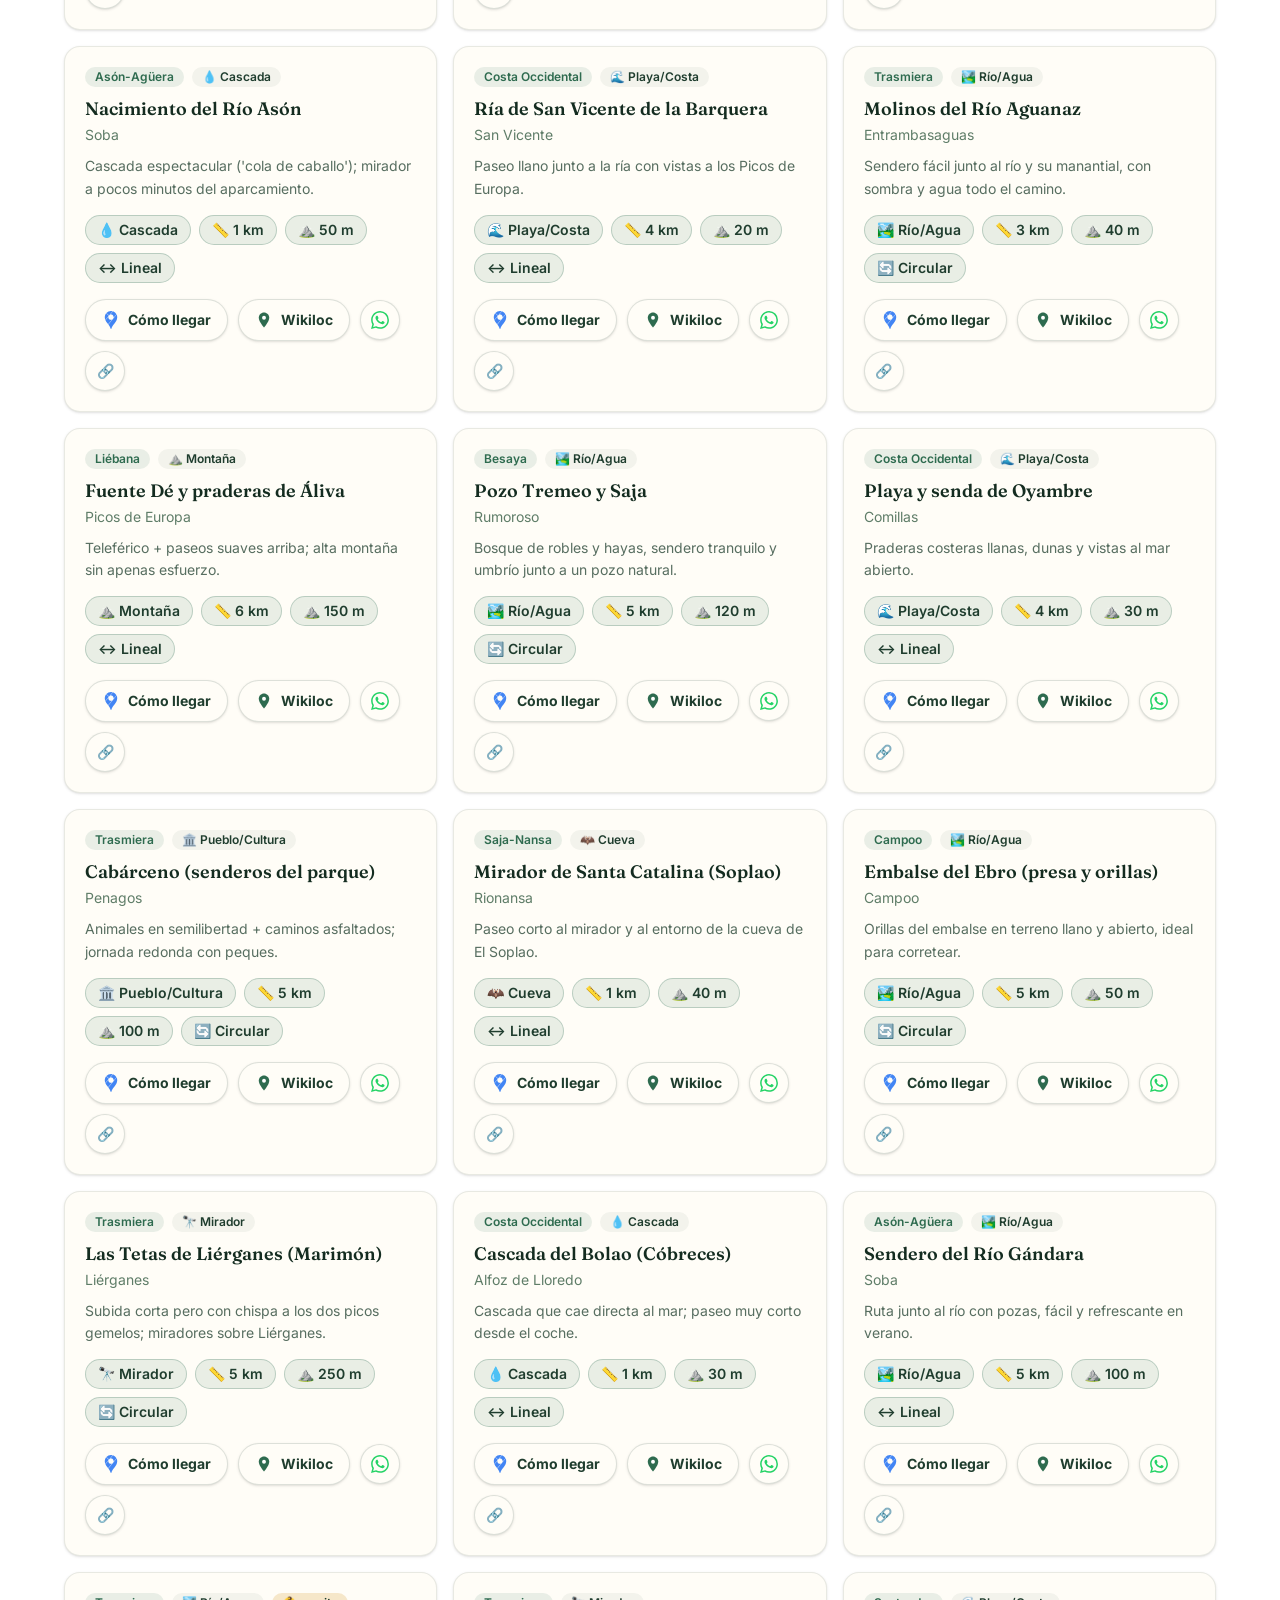
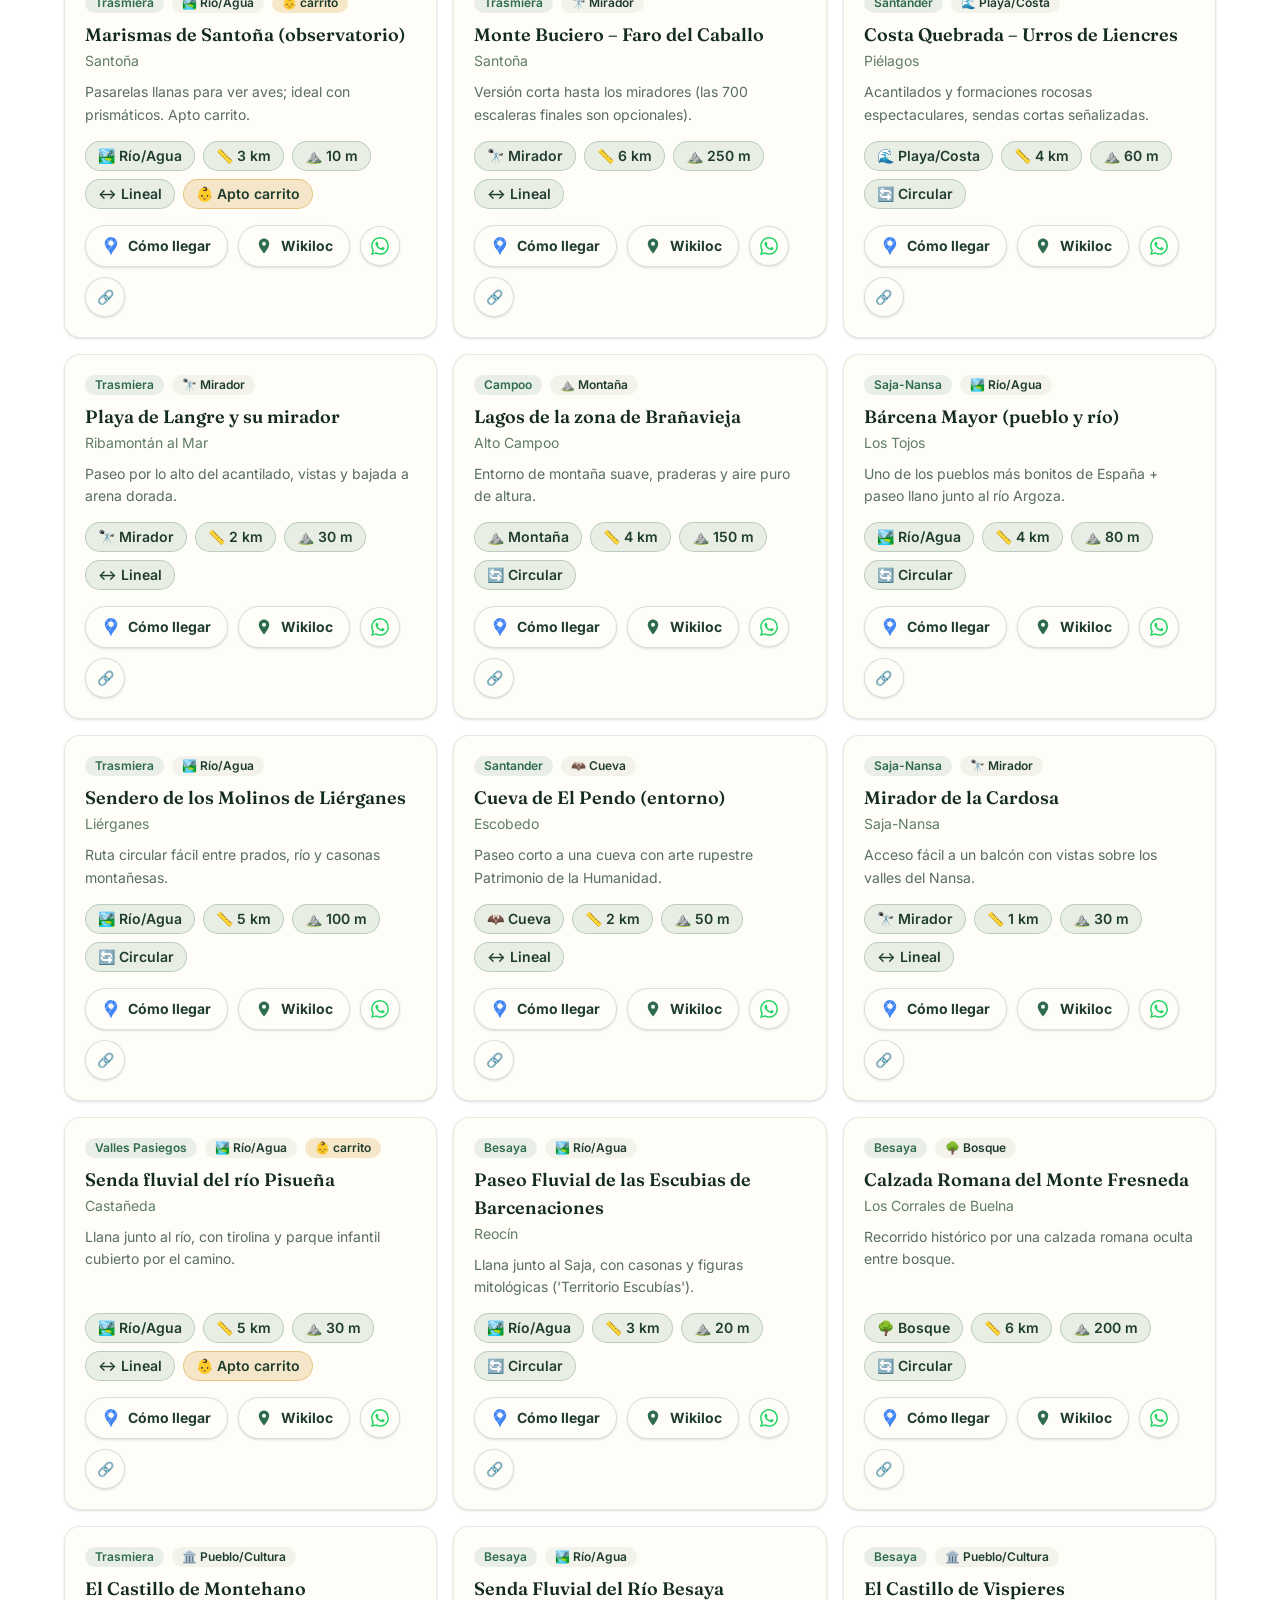
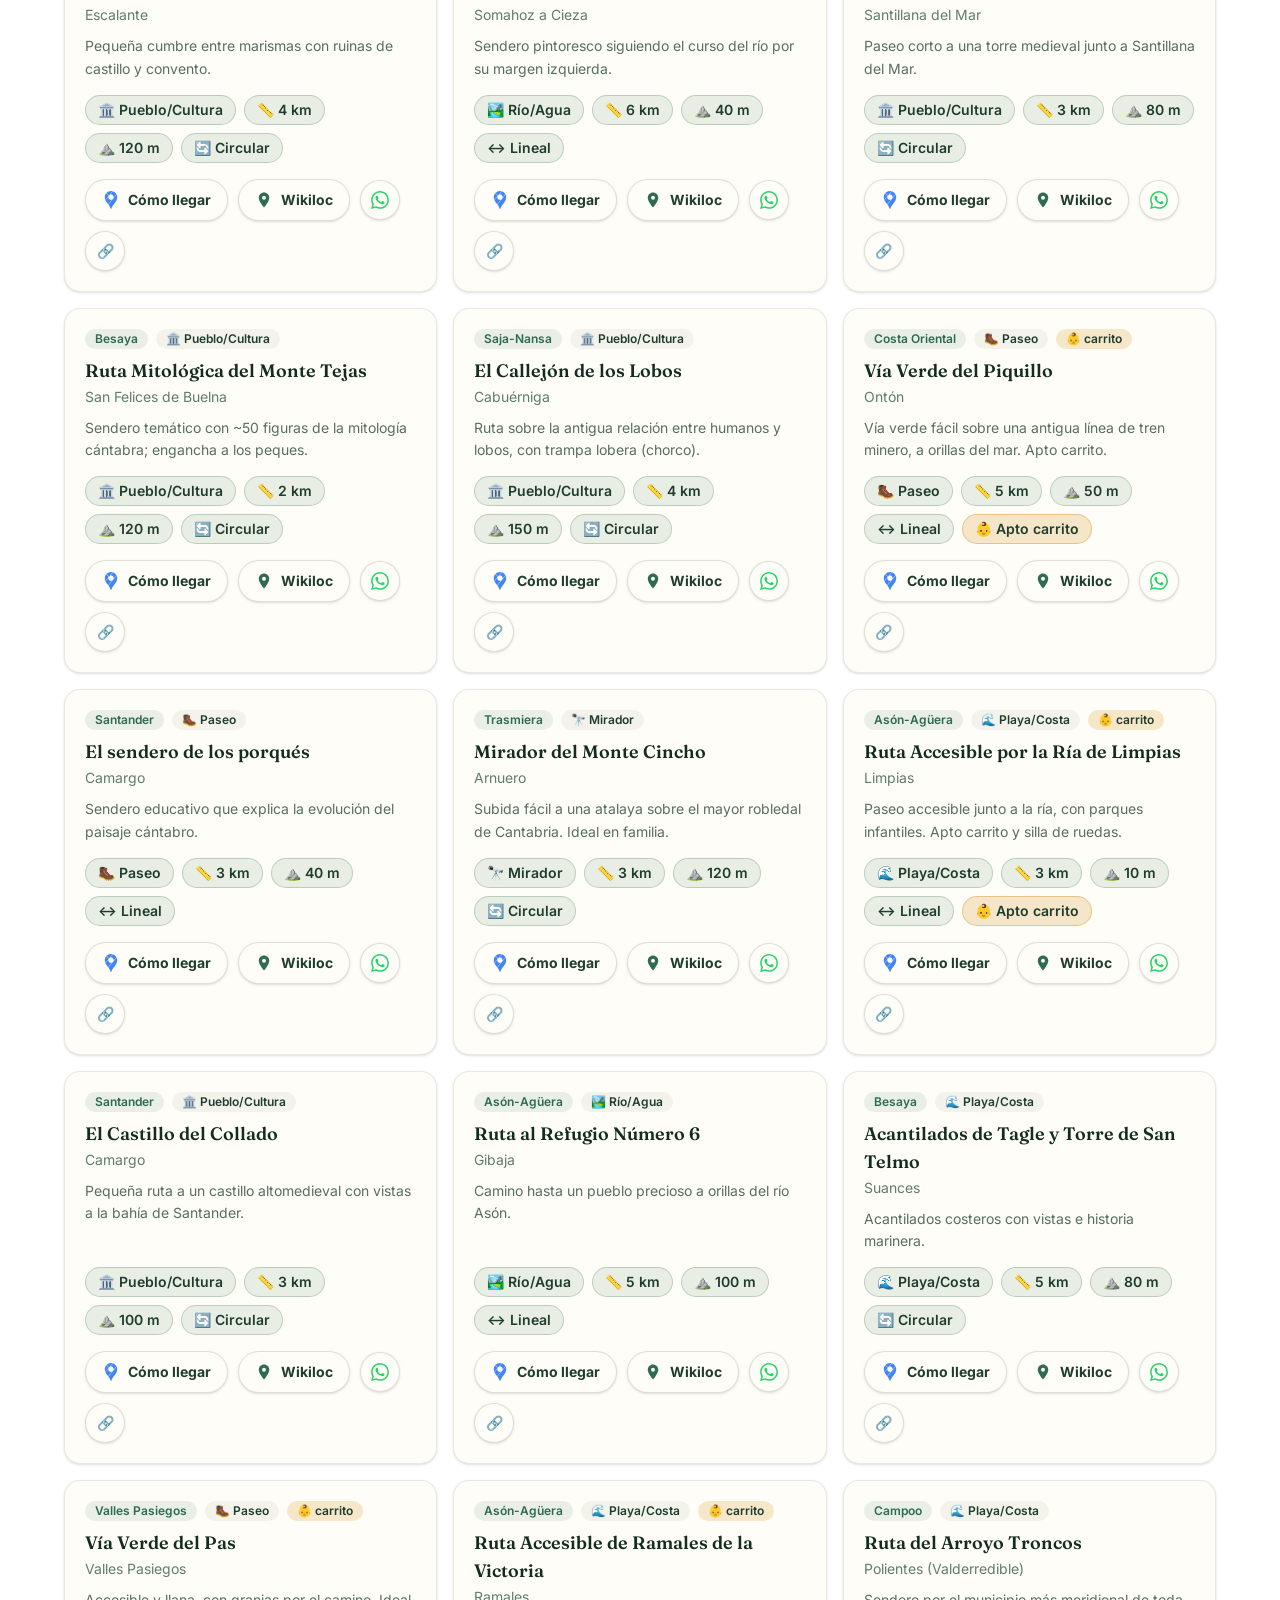
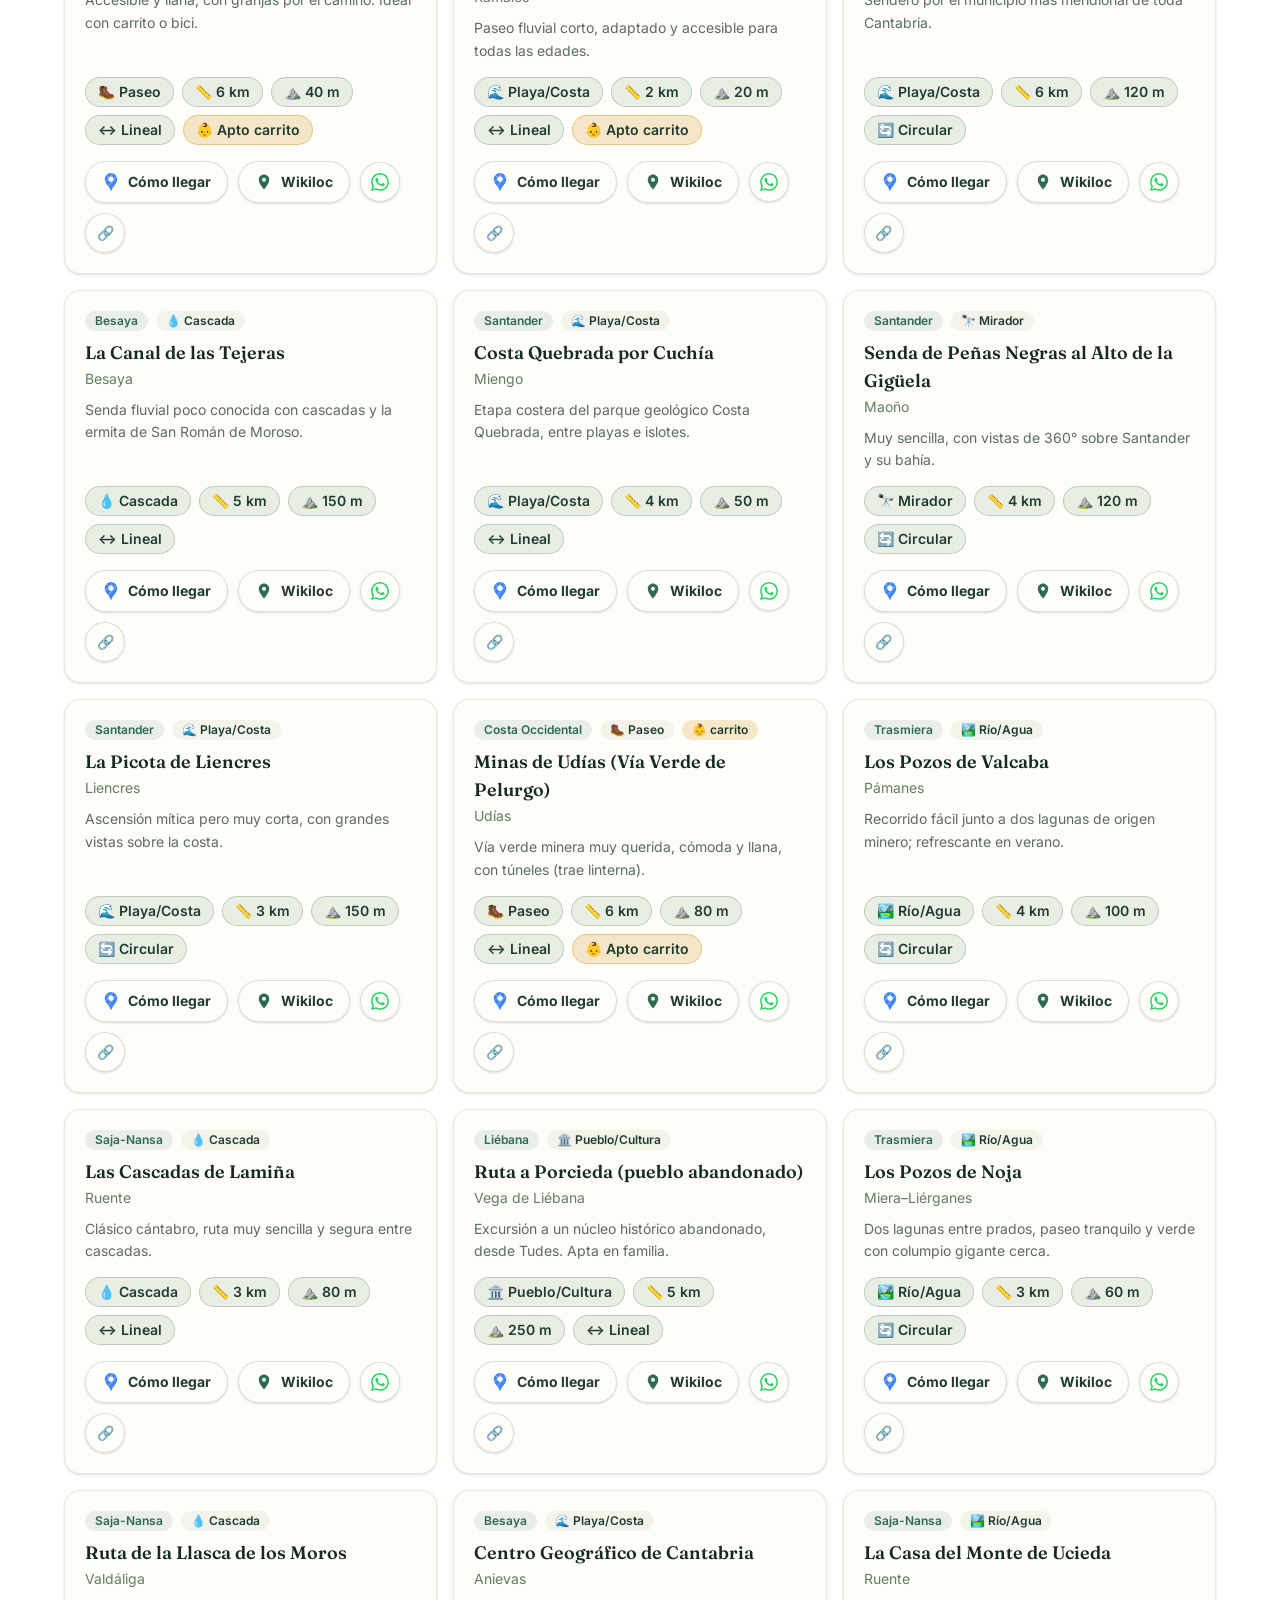
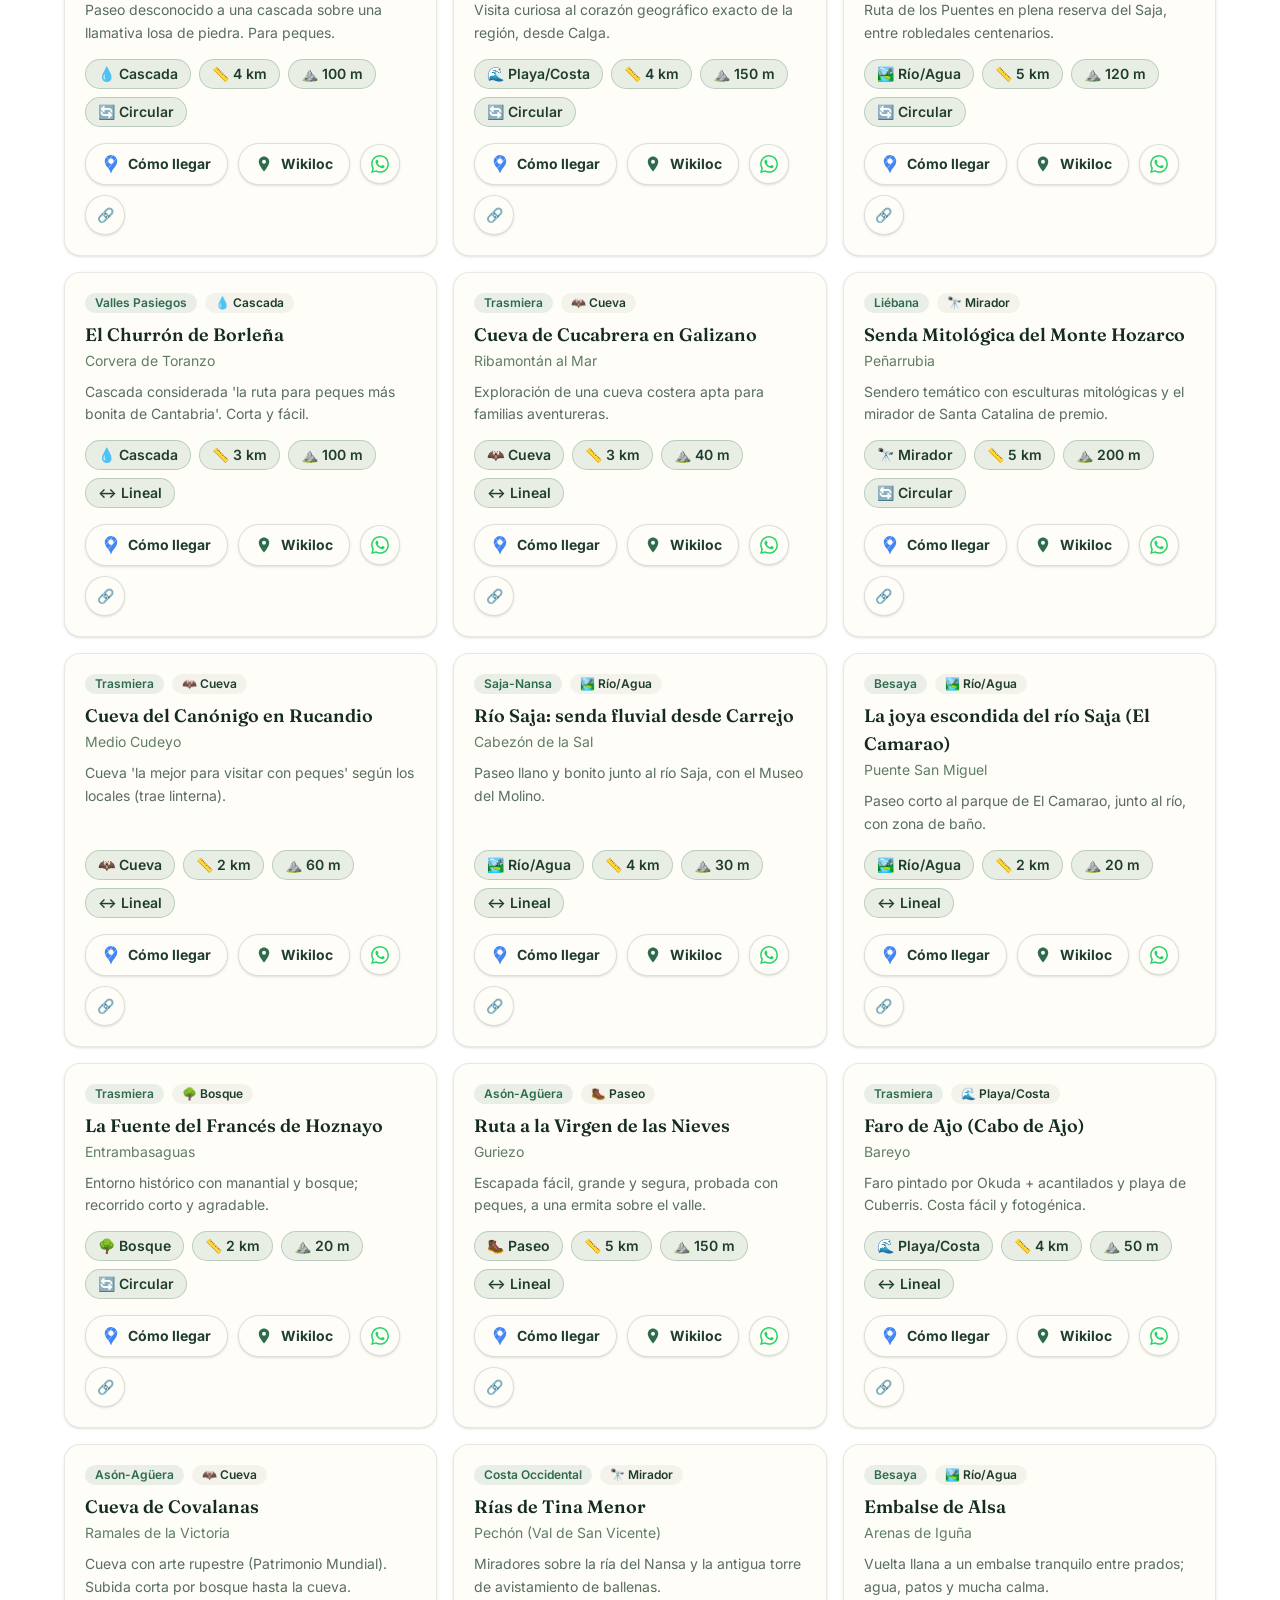
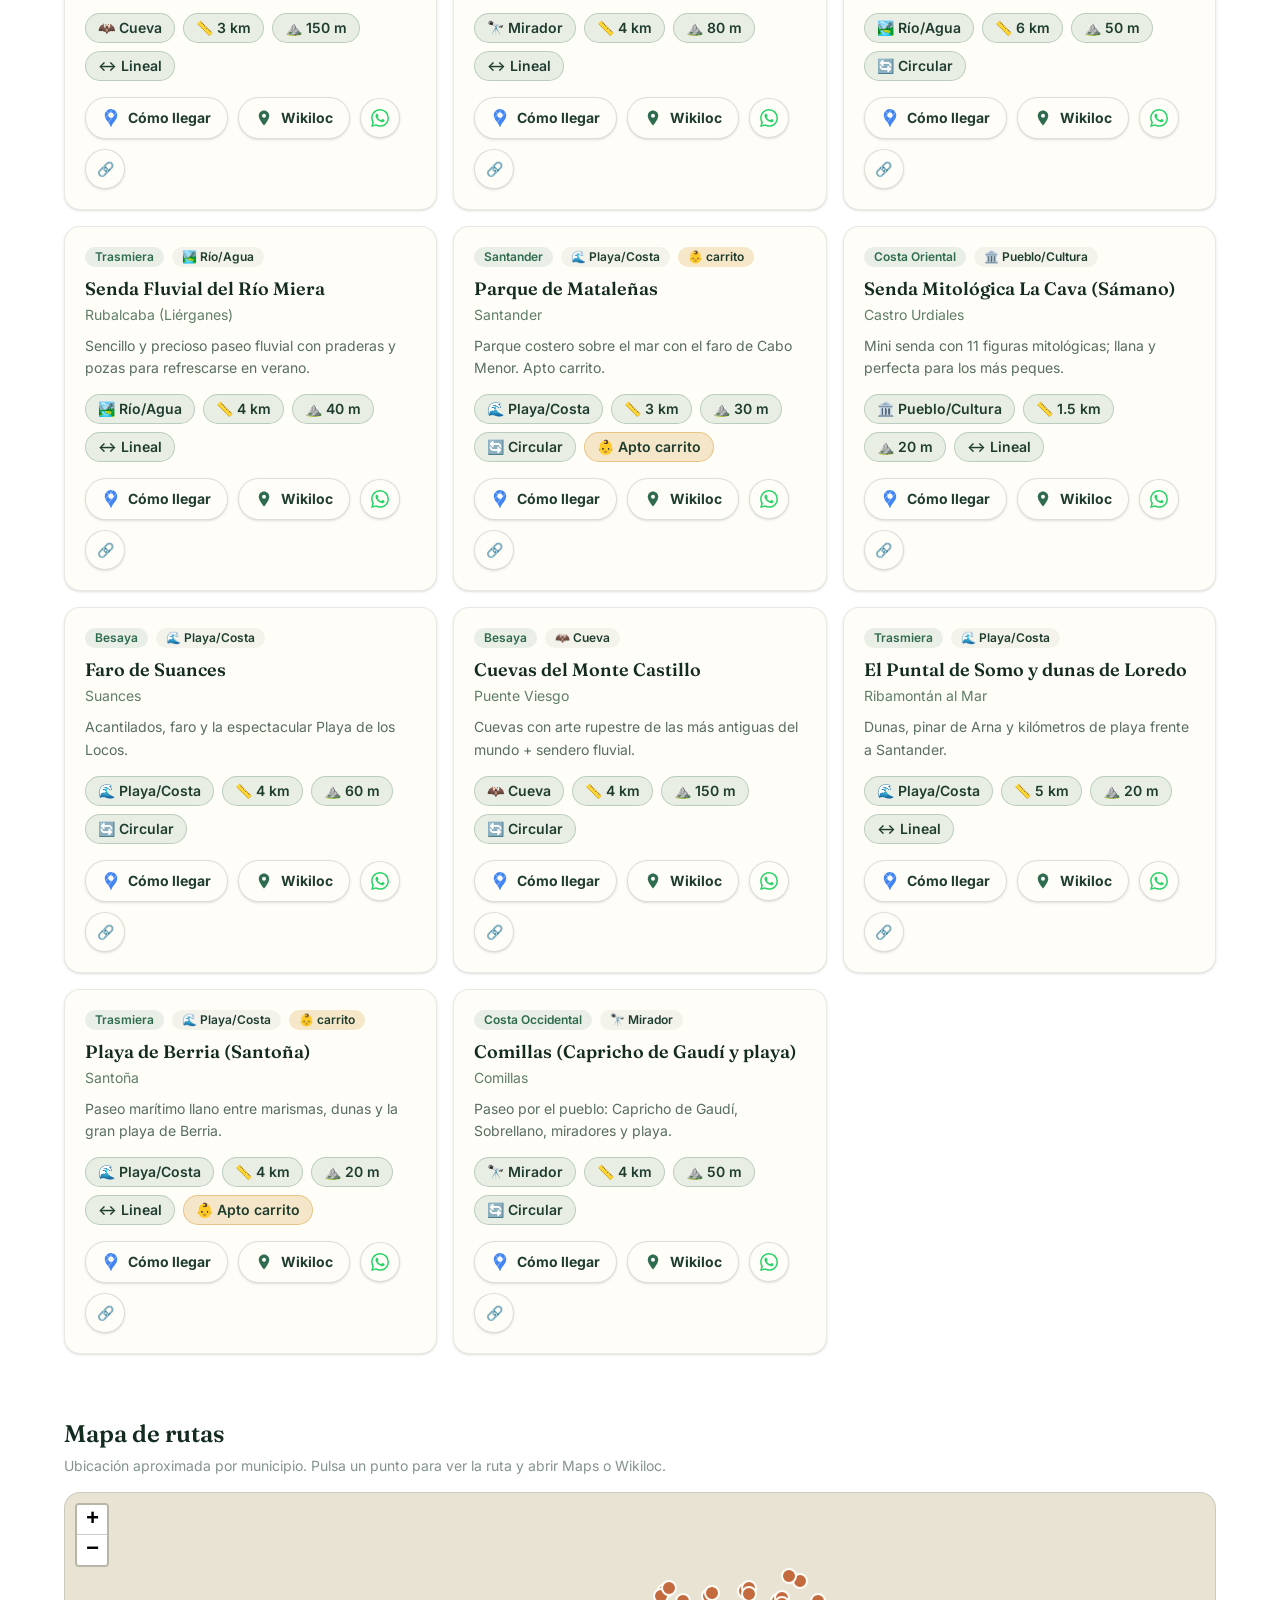
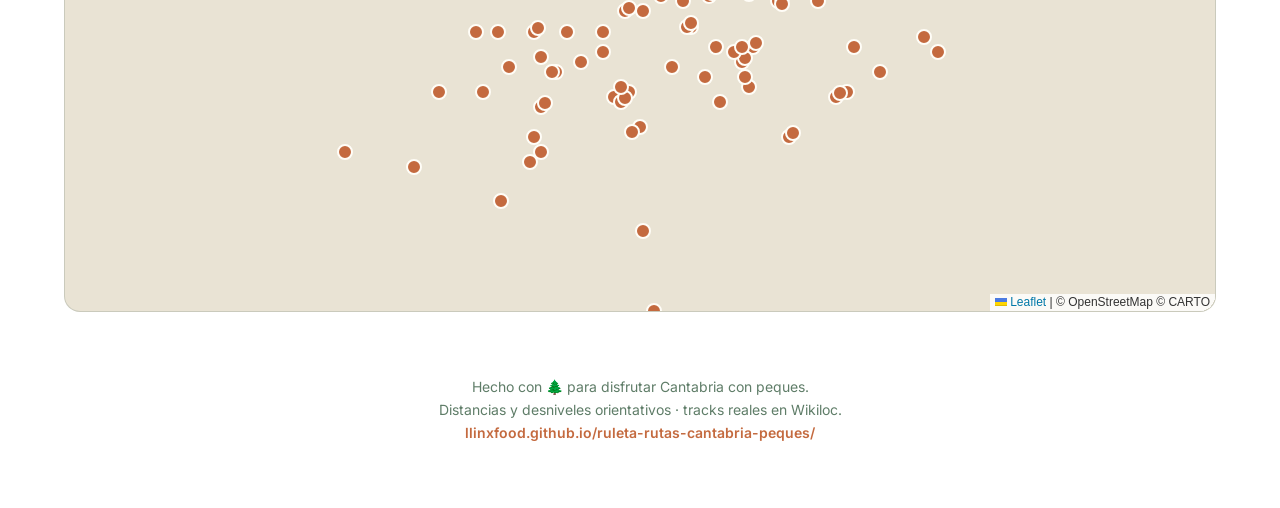
==== commit a85ec02a: "Compact card actions: icon-only WhatsApp & copy buttons" ====
--- a/index.html
+++ b/index.html
@@ -24,8 +24,8 @@
   <link rel="preconnect" href="https://fonts.googleapis.com" />
   <link rel="preconnect" href="https://fonts.gstatic.com" crossorigin />
   <link href="https://fonts.googleapis.com/css2?family=Fraunces:ital,opsz,wght@0,9..144,500;0,9..144,600;0,9..144,700;1,9..144,600&family=Inter:wght@400;500;600;700&display=swap" rel="stylesheet" />
-  <script type="module" crossorigin src="./assets/index-BQuQ5HzA.js"></script>
-  <link rel="stylesheet" crossorigin href="./assets/index-CECtcUEI.css">
+  <script type="module" crossorigin src="./assets/index-BEMRw9EA.js"></script>
+  <link rel="stylesheet" crossorigin href="./assets/index-BOBvCcw6.css">
 </head>
 <body>
   <div id="root"></div>
--- a/assets/index-BOBvCcw6.css
+++ b/assets/index-BOBvCcw6.css
@@ -0,0 +1 @@
+.leaflet-pane,.leaflet-tile,.leaflet-marker-icon,.leaflet-marker-shadow,.leaflet-tile-container,.leaflet-pane>svg,.leaflet-pane>canvas,.leaflet-zoom-box,.leaflet-image-layer,.leaflet-layer{position:absolute;left:0;top:0}.leaflet-container{overflow:hidden}.leaflet-tile,.leaflet-marker-icon,.leaflet-marker-shadow{-webkit-user-select:none;-moz-user-select:none;user-select:none;-webkit-user-drag:none}.leaflet-tile::selection{background:transparent}.leaflet-safari .leaflet-tile{image-rendering:-webkit-optimize-contrast}.leaflet-safari .leaflet-tile-container{width:1600px;height:1600px;-webkit-transform-origin:0 0}.leaflet-marker-icon,.leaflet-marker-shadow{display:block}.leaflet-container .leaflet-overlay-pane svg{max-width:none!important;max-height:none!important}.leaflet-container .leaflet-marker-pane img,.leaflet-container .leaflet-shadow-pane img,.leaflet-container .leaflet-tile-pane img,.leaflet-container img.leaflet-image-layer,.leaflet-container .leaflet-tile{max-width:none!important;max-height:none!important;width:auto;padding:0}.leaflet-container img.leaflet-tile{mix-blend-mode:plus-lighter}.leaflet-container.leaflet-touch-zoom{-ms-touch-action:pan-x pan-y;touch-action:pan-x pan-y}.leaflet-container.leaflet-touch-drag{-ms-touch-action:pinch-zoom;touch-action:none;touch-action:pinch-zoom}.leaflet-container.leaflet-touch-drag.leaflet-touch-zoom{-ms-touch-action:none;touch-action:none}.leaflet-container{-webkit-tap-highlight-color:transparent}.leaflet-container a{-webkit-tap-highlight-color:rgba(51,181,229,.4)}.leaflet-tile{filter:inherit;visibility:hidden}.leaflet-tile-loaded{visibility:inherit}.leaflet-zoom-box{width:0;height:0;-moz-box-sizing:border-box;box-sizing:border-box;z-index:800}.leaflet-overlay-pane svg{-moz-user-select:none}.leaflet-pane{z-index:400}.leaflet-tile-pane{z-index:200}.leaflet-overlay-pane{z-index:400}.leaflet-shadow-pane{z-index:500}.leaflet-marker-pane{z-index:600}.leaflet-tooltip-pane{z-index:650}.leaflet-popup-pane{z-index:700}.leaflet-map-pane canvas{z-index:100}.leaflet-map-pane svg{z-index:200}.leaflet-vml-shape{width:1px;height:1px}.lvml{behavior:url(#default#VML);display:inline-block;position:absolute}.leaflet-control{position:relative;z-index:800;pointer-events:visiblePainted;pointer-events:auto}.leaflet-top,.leaflet-bottom{position:absolute;z-index:1000;pointer-events:none}.leaflet-top{top:0}.leaflet-right{right:0}.leaflet-bottom{bottom:0}.leaflet-left{left:0}.leaflet-control{float:left;clear:both}.leaflet-right .leaflet-control{float:right}.leaflet-top .leaflet-control{margin-top:10px}.leaflet-bottom .leaflet-control{margin-bottom:10px}.leaflet-left .leaflet-control{margin-left:10px}.leaflet-right .leaflet-control{margin-right:10px}.leaflet-fade-anim .leaflet-popup{opacity:0;-webkit-transition:opacity .2s linear;-moz-transition:opacity .2s linear;transition:opacity .2s linear}.leaflet-fade-anim .leaflet-map-pane .leaflet-popup{opacity:1}.leaflet-zoom-animated{-webkit-transform-origin:0 0;-ms-transform-origin:0 0;transform-origin:0 0}svg.leaflet-zoom-animated{will-change:transform}.leaflet-zoom-anim .leaflet-zoom-animated{-webkit-transition:-webkit-transform .25s cubic-bezier(0,0,.25,1);-moz-transition:-moz-transform .25s cubic-bezier(0,0,.25,1);transition:transform .25s cubic-bezier(0,0,.25,1)}.leaflet-zoom-anim .leaflet-tile,.leaflet-pan-anim .leaflet-tile{-webkit-transition:none;-moz-transition:none;transition:none}.leaflet-zoom-anim .leaflet-zoom-hide{visibility:hidden}.leaflet-interactive{cursor:pointer}.leaflet-grab{cursor:-webkit-grab;cursor:-moz-grab;cursor:grab}.leaflet-crosshair,.leaflet-crosshair .leaflet-interactive{cursor:crosshair}.leaflet-popup-pane,.leaflet-control{cursor:auto}.leaflet-dragging .leaflet-grab,.leaflet-dragging .leaflet-grab .leaflet-interactive,.leaflet-dragging .leaflet-marker-draggable{cursor:move;cursor:-webkit-grabbing;cursor:-moz-grabbing;cursor:grabbing}.leaflet-marker-icon,.leaflet-marker-shadow,.leaflet-image-layer,.leaflet-pane>svg path,.leaflet-tile-container{pointer-events:none}.leaflet-marker-icon.leaflet-interactive,.leaflet-image-layer.leaflet-interactive,.leaflet-pane>svg path.leaflet-interactive,svg.leaflet-image-layer.leaflet-interactive path{pointer-events:visiblePainted;pointer-events:auto}.leaflet-container{background:#ddd;outline-offset:1px}.leaflet-container a{color:#0078a8}.leaflet-zoom-box{border:2px dotted #38f;background:#ffffff80}.leaflet-container{font-family:Helvetica Neue,Arial,Helvetica,sans-serif;font-size:12px;font-size:.75rem;line-height:1.5}.leaflet-bar{box-shadow:0 1px 5px #000000a6;border-radius:4px}.leaflet-bar a{background-color:#fff;border-bottom:1px solid #ccc;width:26px;height:26px;line-height:26px;display:block;text-align:center;text-decoration:none;color:#000}.leaflet-bar a,.leaflet-control-layers-toggle{background-position:50% 50%;background-repeat:no-repeat;display:block}.leaflet-bar a:hover,.leaflet-bar a:focus{background-color:#f4f4f4}.leaflet-bar a:first-child{border-top-left-radius:4px;border-top-right-radius:4px}.leaflet-bar a:last-child{border-bottom-left-radius:4px;border-bottom-right-radius:4px;border-bottom:none}.leaflet-bar a.leaflet-disabled{cursor:default;background-color:#f4f4f4;color:#bbb}.leaflet-touch .leaflet-bar a{width:30px;height:30px;line-height:30px}.leaflet-touch .leaflet-bar a:first-child{border-top-left-radius:2px;border-top-right-radius:2px}.leaflet-touch .leaflet-bar a:last-child{border-bottom-left-radius:2px;border-bottom-right-radius:2px}.leaflet-control-zoom-in,.leaflet-control-zoom-out{font:700 18px Lucida Console,Monaco,monospace;text-indent:1px}.leaflet-touch .leaflet-control-zoom-in,.leaflet-touch .leaflet-control-zoom-out{font-size:22px}.leaflet-control-layers{box-shadow:0 1px 5px #0006;background:#fff;border-radius:5px}.leaflet-control-layers-toggle{background-image:url([data-uri]);width:36px;height:36px}.leaflet-retina .leaflet-control-layers-toggle{background-image:url([data-uri]);background-size:26px 26px}.leaflet-touch .leaflet-control-layers-toggle{width:44px;height:44px}.leaflet-control-layers .leaflet-control-layers-list,.leaflet-control-layers-expanded .leaflet-control-layers-toggle{display:none}.leaflet-control-layers-expanded .leaflet-control-layers-list{display:block;position:relative}.leaflet-control-layers-expanded{padding:6px 10px 6px 6px;color:#333;background:#fff}.leaflet-control-layers-scrollbar{overflow-y:scroll;overflow-x:hidden;padding-right:5px}.leaflet-control-layers-selector{margin-top:2px;position:relative;top:1px}.leaflet-control-layers label{display:block;font-size:13px;font-size:1.08333em}.leaflet-control-layers-separator{height:0;border-top:1px solid #ddd;margin:5px -10px 5px -6px}.leaflet-default-icon-path{background-image:url([data-uri])}.leaflet-container .leaflet-control-attribution{background:#fff;background:#fffc;margin:0}.leaflet-control-attribution,.leaflet-control-scale-line{padding:0 5px;color:#333;line-height:1.4}.leaflet-control-attribution a{text-decoration:none}.leaflet-control-attribution a:hover,.leaflet-control-attribution a:focus{text-decoration:underline}.leaflet-attribution-flag{display:inline!important;vertical-align:baseline!important;width:1em;height:.6669em}.leaflet-left .leaflet-control-scale{margin-left:5px}.leaflet-bottom .leaflet-control-scale{margin-bottom:5px}.leaflet-control-scale-line{border:2px solid #777;border-top:none;line-height:1.1;padding:2px 5px 1px;white-space:nowrap;-moz-box-sizing:border-box;box-sizing:border-box;background:#fffc;text-shadow:1px 1px #fff}.leaflet-control-scale-line:not(:first-child){border-top:2px solid #777;border-bottom:none;margin-top:-2px}.leaflet-control-scale-line:not(:first-child):not(:last-child){border-bottom:2px solid #777}.leaflet-touch .leaflet-control-attribution,.leaflet-touch .leaflet-control-layers,.leaflet-touch .leaflet-bar{box-shadow:none}.leaflet-touch .leaflet-control-layers,.leaflet-touch .leaflet-bar{border:2px solid rgba(0,0,0,.2);background-clip:padding-box}.leaflet-popup{position:absolute;text-align:center;margin-bottom:20px}.leaflet-popup-content-wrapper{padding:1px;text-align:left;border-radius:12px}.leaflet-popup-content{margin:13px 24px 13px 20px;line-height:1.3;font-size:13px;font-size:1.08333em;min-height:1px}.leaflet-popup-content p{margin:1.3em 0}.leaflet-popup-tip-container{width:40px;height:20px;position:absolute;left:50%;margin-top:-1px;margin-left:-20px;overflow:hidden;pointer-events:none}.leaflet-popup-tip{width:17px;height:17px;padding:1px;margin:-10px auto 0;pointer-events:auto;-webkit-transform:rotate(45deg);-moz-transform:rotate(45deg);-ms-transform:rotate(45deg);transform:rotate(45deg)}.leaflet-popup-content-wrapper,.leaflet-popup-tip{background:#fff;color:#333;box-shadow:0 3px 14px #0006}.leaflet-container a.leaflet-popup-close-button{position:absolute;top:0;right:0;border:none;text-align:center;width:24px;height:24px;font:16px/24px Tahoma,Verdana,sans-serif;color:#757575;text-decoration:none;background:transparent}.leaflet-container a.leaflet-popup-close-button:hover,.leaflet-container a.leaflet-popup-close-button:focus{color:#585858}.leaflet-popup-scrolled{overflow:auto}.leaflet-oldie .leaflet-popup-content-wrapper{-ms-zoom:1}.leaflet-oldie .leaflet-popup-tip{width:24px;margin:0 auto;-ms-filter:"progid:DXImageTransform.Microsoft.Matrix(M11=0.70710678, M12=0.70710678, M21=-0.70710678, M22=0.70710678)";filter:progid:DXImageTransform.Microsoft.Matrix(M11=.70710678,M12=.70710678,M21=-.70710678,M22=.70710678)}.leaflet-oldie .leaflet-control-zoom,.leaflet-oldie .leaflet-control-layers,.leaflet-oldie .leaflet-popup-content-wrapper,.leaflet-oldie .leaflet-popup-tip{border:1px solid #999}.leaflet-div-icon{background:#fff;border:1px solid #666}.leaflet-tooltip{position:absolute;padding:6px;background-color:#fff;border:1px solid #fff;border-radius:3px;color:#222;white-space:nowrap;-webkit-user-select:none;-moz-user-select:none;-ms-user-select:none;user-select:none;pointer-events:none;box-shadow:0 1px 3px #0006}.leaflet-tooltip.leaflet-interactive{cursor:pointer;pointer-events:auto}.leaflet-tooltip-top:before,.leaflet-tooltip-bottom:before,.leaflet-tooltip-left:before,.leaflet-tooltip-right:before{position:absolute;pointer-events:none;border:6px solid transparent;background:transparent;content:""}.leaflet-tooltip-bottom{margin-top:6px}.leaflet-tooltip-top{margin-top:-6px}.leaflet-tooltip-bottom:before,.leaflet-tooltip-top:before{left:50%;margin-left:-6px}.leaflet-tooltip-top:before{bottom:0;margin-bottom:-12px;border-top-color:#fff}.leaflet-tooltip-bottom:before{top:0;margin-top:-12px;margin-left:-6px;border-bottom-color:#fff}.leaflet-tooltip-left{margin-left:-6px}.leaflet-tooltip-right{margin-left:6px}.leaflet-tooltip-left:before,.leaflet-tooltip-right:before{top:50%;margin-top:-6px}.leaflet-tooltip-left:before{right:0;margin-right:-12px;border-left-color:#fff}.leaflet-tooltip-right:before{left:0;margin-left:-12px;border-right-color:#fff}@media print{.leaflet-control{-webkit-print-color-adjust:exact;print-color-adjust:exact}}/*! tailwindcss v4.3.0 | MIT License | https://tailwindcss.com */@layer properties{@supports (((-webkit-hyphens:none)) and (not (margin-trim:inline))) or ((-moz-orient:inline) and (not (color:rgb(from red r g b)))){*,:before,:after,::backdrop{--tw-translate-x:0;--tw-translate-y:0;--tw-translate-z:0;--tw-rotate-x:initial;--tw-rotate-y:initial;--tw-rotate-z:initial;--tw-skew-x:initial;--tw-skew-y:initial;--tw-border-style:solid;--tw-leading:initial;--tw-font-weight:initial;--tw-tracking:initial;--tw-shadow:0 0 #0000;--tw-shadow-color:initial;--tw-shadow-alpha:100%;--tw-inset-shadow:0 0 #0000;--tw-inset-shadow-color:initial;--tw-inset-shadow-alpha:100%;--tw-ring-color:initial;--tw-ring-shadow:0 0 #0000;--tw-inset-ring-color:initial;--tw-inset-ring-shadow:0 0 #0000;--tw-ring-inset:initial;--tw-ring-offset-width:0px;--tw-ring-offset-color:#fff;--tw-ring-offset-shadow:0 0 #0000;--tw-blur:initial;--tw-brightness:initial;--tw-contrast:initial;--tw-grayscale:initial;--tw-hue-rotate:initial;--tw-invert:initial;--tw-opacity:initial;--tw-saturate:initial;--tw-sepia:initial;--tw-drop-shadow:initial;--tw-drop-shadow-color:initial;--tw-drop-shadow-alpha:100%;--tw-drop-shadow-size:initial;--tw-scale-x:1;--tw-scale-y:1;--tw-scale-z:1}}}@layer theme{:root,:host{--font-sans:"Inter", system-ui, -apple-system, sans-serif;--font-mono:ui-monospace, SFMono-Regular, Menlo, Monaco, Consolas, "Liberation Mono", "Courier New", monospace;--spacing:.25rem;--container-md:28rem;--container-xl:36rem;--container-2xl:42rem;--container-3xl:48rem;--container-6xl:72rem;--text-xs:.75rem;--text-xs--line-height:calc(1 / .75);--text-sm:.875rem;--text-sm--line-height:calc(1.25 / .875);--text-base:1rem;--text-base--line-height: 1.5 ;--text-lg:1.125rem;--text-lg--line-height:calc(1.75 / 1.125);--text-2xl:1.5rem;--text-2xl--line-height:calc(2 / 1.5);--text-3xl:1.875rem;--text-3xl--line-height: 1.2 ;--text-4xl:2.25rem;--text-4xl--line-height:calc(2.5 / 2.25);--text-5xl:3rem;--text-5xl--line-height:1;--text-6xl:3.75rem;--text-6xl--line-height:1;--font-weight-semibold:600;--font-weight-bold:700;--leading-tight:1.25;--leading-relaxed:1.625;--radius-xl:.75rem;--radius-2xl:1rem;--radius-3xl:1.5rem;--default-transition-duration:.15s;--default-transition-timing-function:cubic-bezier(.4, 0, .2, 1);--default-font-family:var(--font-sans);--default-mono-font-family:var(--font-mono);--color-cream:#f5f0e4;--color-paper:#fffdf7;--color-forest-deep:#142c20;--color-forest:#1f3d2e;--color-moss:#2e6b4f;--color-salvia:#5f7d68;--color-terracota:#c46a3f;--color-mostaza:#d9a441;--color-sand:#d9a441;--color-sand-soft:#ecc170;--font-display:"Fraunces", Georgia, serif}}@layer base{*,:after,:before,::backdrop{box-sizing:border-box;border:0 solid;margin:0;padding:0}::file-selector-button{box-sizing:border-box;border:0 solid;margin:0;padding:0}html,:host{-webkit-text-size-adjust:100%;-moz-tab-size:4;tab-size:4;line-height:1.5;font-family:var(--default-font-family,ui-sans-serif, system-ui, sans-serif, "Apple Color Emoji", "Segoe UI Emoji", "Segoe UI Symbol", "Noto Color Emoji");font-feature-settings:var(--default-font-feature-settings,normal);font-variation-settings:var(--default-font-variation-settings,normal);-webkit-tap-highlight-color:transparent}hr{height:0;color:inherit;border-top-width:1px}abbr:where([title]){-webkit-text-decoration:underline dotted;text-decoration:underline dotted}h1,h2,h3,h4,h5,h6{font-size:inherit;font-weight:inherit}a{color:inherit;-webkit-text-decoration:inherit;text-decoration:inherit}b,strong{font-weight:bolder}code,kbd,samp,pre{font-family:var(--default-mono-font-family,ui-monospace, SFMono-Regular, Menlo, Monaco, Consolas, "Liberation Mono", "Courier New", monospace);font-feature-settings:var(--default-mono-font-feature-settings,normal);font-variation-settings:var(--default-mono-font-variation-settings,normal);font-size:1em}small{font-size:80%}sub,sup{vertical-align:baseline;font-size:75%;line-height:0;position:relative}sub{bottom:-.25em}sup{top:-.5em}table{text-indent:0;border-color:inherit;border-collapse:collapse}:-moz-focusring{outline:auto}progress{vertical-align:baseline}summary{display:list-item}ol,ul,menu{list-style:none}img,svg,video,canvas,audio,iframe,embed,object{vertical-align:middle;display:block}img,video{max-width:100%;height:auto}button,input,select,optgroup,textarea{font:inherit;font-feature-settings:inherit;font-variation-settings:inherit;letter-spacing:inherit;color:inherit;opacity:1;background-color:#0000;border-radius:0}::file-selector-button{font:inherit;font-feature-settings:inherit;font-variation-settings:inherit;letter-spacing:inherit;color:inherit;opacity:1;background-color:#0000;border-radius:0}:where(select:is([multiple],[size])) optgroup{font-weight:bolder}:where(select:is([multiple],[size])) optgroup option{padding-inline-start:20px}::file-selector-button{margin-inline-end:4px}::placeholder{opacity:1}@supports (not ((-webkit-appearance:-apple-pay-button))) or (contain-intrinsic-size:1px){::placeholder{color:currentColor}@supports (color:color-mix(in lab,red,red)){::placeholder{color:color-mix(in oklab,currentcolor 50%,transparent)}}}textarea{resize:vertical}::-webkit-search-decoration{-webkit-appearance:none}::-webkit-date-and-time-value{min-height:1lh;text-align:inherit}::-webkit-datetime-edit{display:inline-flex}::-webkit-datetime-edit-fields-wrapper{padding:0}::-webkit-datetime-edit{padding-block:0}::-webkit-datetime-edit-year-field{padding-block:0}::-webkit-datetime-edit-month-field{padding-block:0}::-webkit-datetime-edit-day-field{padding-block:0}::-webkit-datetime-edit-hour-field{padding-block:0}::-webkit-datetime-edit-minute-field{padding-block:0}::-webkit-datetime-edit-second-field{padding-block:0}::-webkit-datetime-edit-millisecond-field{padding-block:0}::-webkit-datetime-edit-meridiem-field{padding-block:0}::-webkit-calendar-picker-indicator{line-height:1}:-moz-ui-invalid{box-shadow:none}button,input:where([type=button],[type=reset],[type=submit]){-webkit-appearance:button;-moz-appearance:button;appearance:button}::file-selector-button{-webkit-appearance:button;-moz-appearance:button;appearance:button}::-webkit-inner-spin-button{height:auto}::-webkit-outer-spin-button{height:auto}[hidden]:where(:not([hidden=until-found])){display:none!important}}@layer components;@layer utilities{.pointer-events-none{pointer-events:none}.absolute{position:absolute}.relative{position:relative}.inset-0{inset:calc(var(--spacing) * 0)}.-top-1{top:calc(var(--spacing) * -1)}.top-1\/2{top:50%}.left-1\/2{left:50%}.z-10{z-index:10}.z-20{z-index:20}.-mx-4{margin-inline:calc(var(--spacing) * -4)}.mx-auto{margin-inline:auto}.-mt-16{margin-top:calc(var(--spacing) * -16)}.mt-0\.5{margin-top:calc(var(--spacing) * .5)}.mt-1\.5{margin-top:calc(var(--spacing) * 1.5)}.mt-2\.5{margin-top:calc(var(--spacing) * 2.5)}.mt-3{margin-top:calc(var(--spacing) * 3)}.mt-3\.5{margin-top:calc(var(--spacing) * 3.5)}.mt-4{margin-top:calc(var(--spacing) * 4)}.mt-5{margin-top:calc(var(--spacing) * 5)}.mt-6{margin-top:calc(var(--spacing) * 6)}.mt-7{margin-top:calc(var(--spacing) * 7)}.mt-16{margin-top:calc(var(--spacing) * 16)}.mb-2{margin-bottom:calc(var(--spacing) * 2)}.mb-2\.5{margin-bottom:calc(var(--spacing) * 2.5)}.mb-4{margin-bottom:calc(var(--spacing) * 4)}.block{display:block}.flex{display:flex}.grid{display:grid}.inline-flex{display:inline-flex}.h-10{height:calc(var(--spacing) * 10)}.h-\[18px\]{height:18px}.h-\[420px\]{height:420px}.h-full{height:100%}.min-h-screen{min-height:100vh}.w-10{width:calc(var(--spacing) * 10)}.w-\[18px\]{width:18px}.w-full{width:100%}.w-screen{width:100vw}.max-w-2xl{max-width:var(--container-2xl)}.max-w-3xl{max-width:var(--container-3xl)}.max-w-6xl{max-width:var(--container-6xl)}.max-w-\[16ch\]{max-width:16ch}.max-w-\[46ch\]{max-width:46ch}.max-w-md{max-width:var(--container-md)}.max-w-xl{max-width:var(--container-xl)}.min-w-\[180px\]{min-width:180px}.flex-1{flex:1}.-translate-x-1\/2{--tw-translate-x: -50% ;translate:var(--tw-translate-x) var(--tw-translate-y)}.-translate-y-1\/2{--tw-translate-y: -50% ;translate:var(--tw-translate-x) var(--tw-translate-y)}.transform{transform:var(--tw-rotate-x,) var(--tw-rotate-y,) var(--tw-rotate-z,) var(--tw-skew-x,) var(--tw-skew-y,)}.grid-cols-1{grid-template-columns:repeat(1,minmax(0,1fr))}.flex-col{flex-direction:column}.flex-wrap{flex-wrap:wrap}.place-items-center{place-items:center}.items-center{align-items:center}.justify-center{justify-content:center}.gap-1\.5{gap:calc(var(--spacing) * 1.5)}.gap-2{gap:calc(var(--spacing) * 2)}.gap-2\.5{gap:calc(var(--spacing) * 2.5)}.gap-4{gap:calc(var(--spacing) * 4)}.overflow-hidden{overflow:hidden}.rounded-2xl{border-radius:var(--radius-2xl)}.rounded-3xl{border-radius:var(--radius-3xl)}.rounded-full{border-radius:3.40282e38px}.rounded-xl{border-radius:var(--radius-xl)}.border{border-style:var(--tw-border-style);border-width:1px}.border-forest\/10{border-color:#1f3d2e1a}@supports (color:color-mix(in lab,red,red)){.border-forest\/10{border-color:color-mix(in oklab,var(--color-forest) 10%,transparent)}}.border-forest\/15{border-color:#1f3d2e26}@supports (color:color-mix(in lab,red,red)){.border-forest\/15{border-color:color-mix(in oklab,var(--color-forest) 15%,transparent)}}.border-moss\/25{border-color:#2e6b4f40}@supports (color:color-mix(in lab,red,red)){.border-moss\/25{border-color:color-mix(in oklab,var(--color-moss) 25%,transparent)}}.border-mostaza\/50{border-color:#d9a44180}@supports (color:color-mix(in lab,red,red)){.border-mostaza\/50{border-color:color-mix(in oklab,var(--color-mostaza) 50%,transparent)}}.bg-forest\/5{background-color:#1f3d2e0d}@supports (color:color-mix(in lab,red,red)){.bg-forest\/5{background-color:color-mix(in oklab,var(--color-forest) 5%,transparent)}}.bg-moss\/10{background-color:#2e6b4f1a}@supports (color:color-mix(in lab,red,red)){.bg-moss\/10{background-color:color-mix(in oklab,var(--color-moss) 10%,transparent)}}.bg-mostaza\/25{background-color:#d9a44140}@supports (color:color-mix(in lab,red,red)){.bg-mostaza\/25{background-color:color-mix(in oklab,var(--color-mostaza) 25%,transparent)}}.bg-paper{background-color:var(--color-paper)}.bg-terracota{background-color:var(--color-terracota)}.p-5{padding:calc(var(--spacing) * 5)}.p-7{padding:calc(var(--spacing) * 7)}.px-2\.5{padding-inline:calc(var(--spacing) * 2.5)}.px-3{padding-inline:calc(var(--spacing) * 3)}.px-3\.5{padding-inline:calc(var(--spacing) * 3.5)}.px-4{padding-inline:calc(var(--spacing) * 4)}.py-0\.5{padding-block:calc(var(--spacing) * .5)}.py-1{padding-block:calc(var(--spacing) * 1)}.py-1\.5{padding-block:calc(var(--spacing) * 1.5)}.py-2{padding-block:calc(var(--spacing) * 2)}.py-2\.5{padding-block:calc(var(--spacing) * 2.5)}.pt-12{padding-top:calc(var(--spacing) * 12)}.pb-16{padding-bottom:calc(var(--spacing) * 16)}.pb-28{padding-bottom:calc(var(--spacing) * 28)}.text-center{text-align:center}.font-display{font-family:var(--font-display)}.text-2xl{font-size:var(--text-2xl);line-height:var(--tw-leading,var(--text-2xl--line-height))}.text-3xl{font-size:var(--text-3xl);line-height:var(--tw-leading,var(--text-3xl--line-height))}.text-4xl{font-size:var(--text-4xl);line-height:var(--tw-leading,var(--text-4xl--line-height))}.text-base{font-size:var(--text-base);line-height:var(--tw-leading,var(--text-base--line-height))}.text-lg{font-size:var(--text-lg);line-height:var(--tw-leading,var(--text-lg--line-height))}.text-sm{font-size:var(--text-sm);line-height:var(--tw-leading,var(--text-sm--line-height))}.text-xs{font-size:var(--text-xs);line-height:var(--tw-leading,var(--text-xs--line-height))}.leading-\[1\.05\]{--tw-leading:1.05;line-height:1.05}.leading-relaxed{--tw-leading:var(--leading-relaxed);line-height:var(--leading-relaxed)}.leading-tight{--tw-leading:var(--leading-tight);line-height:var(--leading-tight)}.font-bold{--tw-font-weight:var(--font-weight-bold);font-weight:var(--font-weight-bold)}.font-semibold{--tw-font-weight:var(--font-weight-semibold);font-weight:var(--font-weight-semibold)}.tracking-\[0\.18em\]{--tw-tracking:.18em;letter-spacing:.18em}.tracking-\[0\.28em\]{--tw-tracking:.28em;letter-spacing:.28em}.text-cream{color:var(--color-cream)}.text-forest{color:var(--color-forest)}.text-forest-deep{color:var(--color-forest-deep)}.text-forest\/55{color:#1f3d2e8c}@supports (color:color-mix(in lab,red,red)){.text-forest\/55{color:color-mix(in oklab,var(--color-forest) 55%,transparent)}}.text-forest\/60{color:#1f3d2e99}@supports (color:color-mix(in lab,red,red)){.text-forest\/60{color:color-mix(in oklab,var(--color-forest) 60%,transparent)}}.text-forest\/70{color:#1f3d2eb3}@supports (color:color-mix(in lab,red,red)){.text-forest\/70{color:color-mix(in oklab,var(--color-forest) 70%,transparent)}}.text-forest\/75{color:#1f3d2ebf}@supports (color:color-mix(in lab,red,red)){.text-forest\/75{color:color-mix(in oklab,var(--color-forest) 75%,transparent)}}.text-forest\/80{color:#1f3d2ecc}@supports (color:color-mix(in lab,red,red)){.text-forest\/80{color:color-mix(in oklab,var(--color-forest) 80%,transparent)}}.text-moss{color:var(--color-moss)}.text-salvia{color:var(--color-salvia)}.text-terracota{color:var(--color-terracota)}.capitalize{text-transform:capitalize}.uppercase{text-transform:uppercase}.italic{font-style:italic}.shadow-sm{--tw-shadow:0 1px 3px 0 var(--tw-shadow-color,#0000001a), 0 1px 2px -1px var(--tw-shadow-color,#0000001a);box-shadow:var(--tw-inset-shadow),var(--tw-inset-ring-shadow),var(--tw-ring-offset-shadow),var(--tw-ring-shadow),var(--tw-shadow)}.shadow-xl{--tw-shadow:0 20px 25px -5px var(--tw-shadow-color,#0000001a), 0 8px 10px -6px var(--tw-shadow-color,#0000001a);box-shadow:var(--tw-inset-shadow),var(--tw-inset-ring-shadow),var(--tw-ring-offset-shadow),var(--tw-ring-shadow),var(--tw-shadow)}.shadow-forest\/5{--tw-shadow-color:#1f3d2e0d}@supports (color:color-mix(in lab,red,red)){.shadow-forest\/5{--tw-shadow-color:color-mix(in oklab, color-mix(in oklab, var(--color-forest) 5%, transparent) var(--tw-shadow-alpha), transparent)}}.filter{filter:var(--tw-blur,) var(--tw-brightness,) var(--tw-contrast,) var(--tw-grayscale,) var(--tw-hue-rotate,) var(--tw-invert,) var(--tw-saturate,) var(--tw-sepia,) var(--tw-drop-shadow,)}.transition{transition-property:color,background-color,border-color,outline-color,text-decoration-color,fill,stroke,--tw-gradient-from,--tw-gradient-via,--tw-gradient-to,opacity,box-shadow,transform,translate,scale,rotate,filter,-webkit-backdrop-filter,backdrop-filter,display,content-visibility,overlay,pointer-events;transition-timing-function:var(--tw-ease,var(--default-transition-timing-function));transition-duration:var(--tw-duration,var(--default-transition-duration))}.outline-none{--tw-outline-style:none;outline-style:none}.placeholder\:text-forest\/40::placeholder{color:#1f3d2e66}@supports (color:color-mix(in lab,red,red)){.placeholder\:text-forest\/40::placeholder{color:color-mix(in oklab,var(--color-forest) 40%,transparent)}}@media(hover:hover){.hover\:-translate-y-0\.5:hover{--tw-translate-y:calc(var(--spacing) * -.5);translate:var(--tw-translate-x) var(--tw-translate-y)}.hover\:border-forest\/30:hover{border-color:#1f3d2e4d}@supports (color:color-mix(in lab,red,red)){.hover\:border-forest\/30:hover{border-color:color-mix(in oklab,var(--color-forest) 30%,transparent)}}.hover\:border-terracota\/40:hover{border-color:#c46a3f66}@supports (color:color-mix(in lab,red,red)){.hover\:border-terracota\/40:hover{border-color:color-mix(in oklab,var(--color-terracota) 40%,transparent)}}.hover\:bg-forest\/5:hover{background-color:#1f3d2e0d}@supports (color:color-mix(in lab,red,red)){.hover\:bg-forest\/5:hover{background-color:color-mix(in oklab,var(--color-forest) 5%,transparent)}}.hover\:bg-forest\/10:hover{background-color:#1f3d2e1a}@supports (color:color-mix(in lab,red,red)){.hover\:bg-forest\/10:hover{background-color:color-mix(in oklab,var(--color-forest) 10%,transparent)}}.hover\:shadow-md:hover{--tw-shadow:0 4px 6px -1px var(--tw-shadow-color,#0000001a), 0 2px 4px -2px var(--tw-shadow-color,#0000001a);box-shadow:var(--tw-inset-shadow),var(--tw-inset-ring-shadow),var(--tw-ring-offset-shadow),var(--tw-ring-shadow),var(--tw-shadow)}}.focus\:border-terracota:focus{border-color:var(--color-terracota)}.active\:scale-95:active{--tw-scale-x:95%;--tw-scale-y:95%;--tw-scale-z:95%;scale:var(--tw-scale-x) var(--tw-scale-y)}.disabled\:brightness-90:disabled{--tw-brightness:brightness(90%);filter:var(--tw-blur,) var(--tw-brightness,) var(--tw-contrast,) var(--tw-grayscale,) var(--tw-hue-rotate,) var(--tw-invert,) var(--tw-saturate,) var(--tw-sepia,) var(--tw-drop-shadow,)}.disabled\:grayscale:disabled{--tw-grayscale:grayscale(100%);filter:var(--tw-blur,) var(--tw-brightness,) var(--tw-contrast,) var(--tw-grayscale,) var(--tw-hue-rotate,) var(--tw-invert,) var(--tw-saturate,) var(--tw-sepia,) var(--tw-drop-shadow,)}@media(min-width:40rem){.sm\:grid-cols-2{grid-template-columns:repeat(2,minmax(0,1fr))}.sm\:text-4xl{font-size:var(--text-4xl);line-height:var(--tw-leading,var(--text-4xl--line-height))}.sm\:text-5xl{font-size:var(--text-5xl);line-height:var(--tw-leading,var(--text-5xl--line-height))}.sm\:text-lg{font-size:var(--text-lg);line-height:var(--tw-leading,var(--text-lg--line-height))}}@media(min-width:48rem){.md\:text-6xl{font-size:var(--text-6xl);line-height:var(--tw-leading,var(--text-6xl--line-height))}}@media(min-width:64rem){.lg\:grid-cols-3{grid-template-columns:repeat(3,minmax(0,1fr))}}.\[\&\>option\]\:bg-paper>option{background-color:var(--color-paper)}.\[\&\>option\]\:text-forest>option{color:var(--color-forest)}}html{scroll-behavior:smooth}body{font-family:var(--font-sans);color:var(--color-forest);background:radial-gradient(120% 80% at 50% -8%,#fbf8ef 0%,var(--color-cream) 55%);background-attachment:fixed;min-height:100vh;margin:0}.mountains{background-image:url("data:image/svg+xml,%3Csvg xmlns='http://www.w3.org/2000/svg' viewBox='0 0 1200 320' preserveAspectRatio='none'%3E%3Cpath d='M0 230 L180 120 L320 210 L470 90 L640 220 L780 130 L940 235 L1080 150 L1200 240 L1200 320 L0 320 Z' fill='%23cfe0d3'/%3E%3Cpath d='M0 280 L160 200 L300 270 L460 190 L620 280 L800 210 L980 285 L1120 220 L1200 280 L1200 320 L0 320 Z' fill='%23b3cdb9'/%3E%3C/svg%3E");background-position:bottom;background-repeat:no-repeat;background-size:100%}.wheel-spin{transition:transform 6s cubic-bezier(.17,.67,.12,.99)}@keyframes fade-up{0%{opacity:0;transform:translateY(10px)}to{opacity:1;transform:translateY(0)}}.animate-fade-up{animation:.4s both fade-up}.leaflet-popup-content-wrapper{border-radius:12px}@property --tw-translate-x{syntax:"*";inherits:false;initial-value:0}@property --tw-translate-y{syntax:"*";inherits:false;initial-value:0}@property --tw-translate-z{syntax:"*";inherits:false;initial-value:0}@property --tw-rotate-x{syntax:"*";inherits:false}@property --tw-rotate-y{syntax:"*";inherits:false}@property --tw-rotate-z{syntax:"*";inherits:false}@property --tw-skew-x{syntax:"*";inherits:false}@property --tw-skew-y{syntax:"*";inherits:false}@property --tw-border-style{syntax:"*";inherits:false;initial-value:solid}@property --tw-leading{syntax:"*";inherits:false}@property --tw-font-weight{syntax:"*";inherits:false}@property --tw-tracking{syntax:"*";inherits:false}@property --tw-shadow{syntax:"*";inherits:false;initial-value:0 0 #0000}@property --tw-shadow-color{syntax:"*";inherits:false}@property --tw-shadow-alpha{syntax:"<percentage>";inherits:false;initial-value:100%}@property --tw-inset-shadow{syntax:"*";inherits:false;initial-value:0 0 #0000}@property --tw-inset-shadow-color{syntax:"*";inherits:false}@property --tw-inset-shadow-alpha{syntax:"<percentage>";inherits:false;initial-value:100%}@property --tw-ring-color{syntax:"*";inherits:false}@property --tw-ring-shadow{syntax:"*";inherits:false;initial-value:0 0 #0000}@property --tw-inset-ring-color{syntax:"*";inherits:false}@property --tw-inset-ring-shadow{syntax:"*";inherits:false;initial-value:0 0 #0000}@property --tw-ring-inset{syntax:"*";inherits:false}@property --tw-ring-offset-width{syntax:"<length>";inherits:false;initial-value:0}@property --tw-ring-offset-color{syntax:"*";inherits:false;initial-value:#fff}@property --tw-ring-offset-shadow{syntax:"*";inherits:false;initial-value:0 0 #0000}@property --tw-blur{syntax:"*";inherits:false}@property --tw-brightness{syntax:"*";inherits:false}@property --tw-contrast{syntax:"*";inherits:false}@property --tw-grayscale{syntax:"*";inherits:false}@property --tw-hue-rotate{syntax:"*";inherits:false}@property --tw-invert{syntax:"*";inherits:false}@property --tw-opacity{syntax:"*";inherits:false}@property --tw-saturate{syntax:"*";inherits:false}@property --tw-sepia{syntax:"*";inherits:false}@property --tw-drop-shadow{syntax:"*";inherits:false}@property --tw-drop-shadow-color{syntax:"*";inherits:false}@property --tw-drop-shadow-alpha{syntax:"<percentage>";inherits:false;initial-value:100%}@property --tw-drop-shadow-size{syntax:"*";inherits:false}@property --tw-scale-x{syntax:"*";inherits:false;initial-value:1}@property --tw-scale-y{syntax:"*";inherits:false;initial-value:1}@property --tw-scale-z{syntax:"*";inherits:false;initial-value:1}
